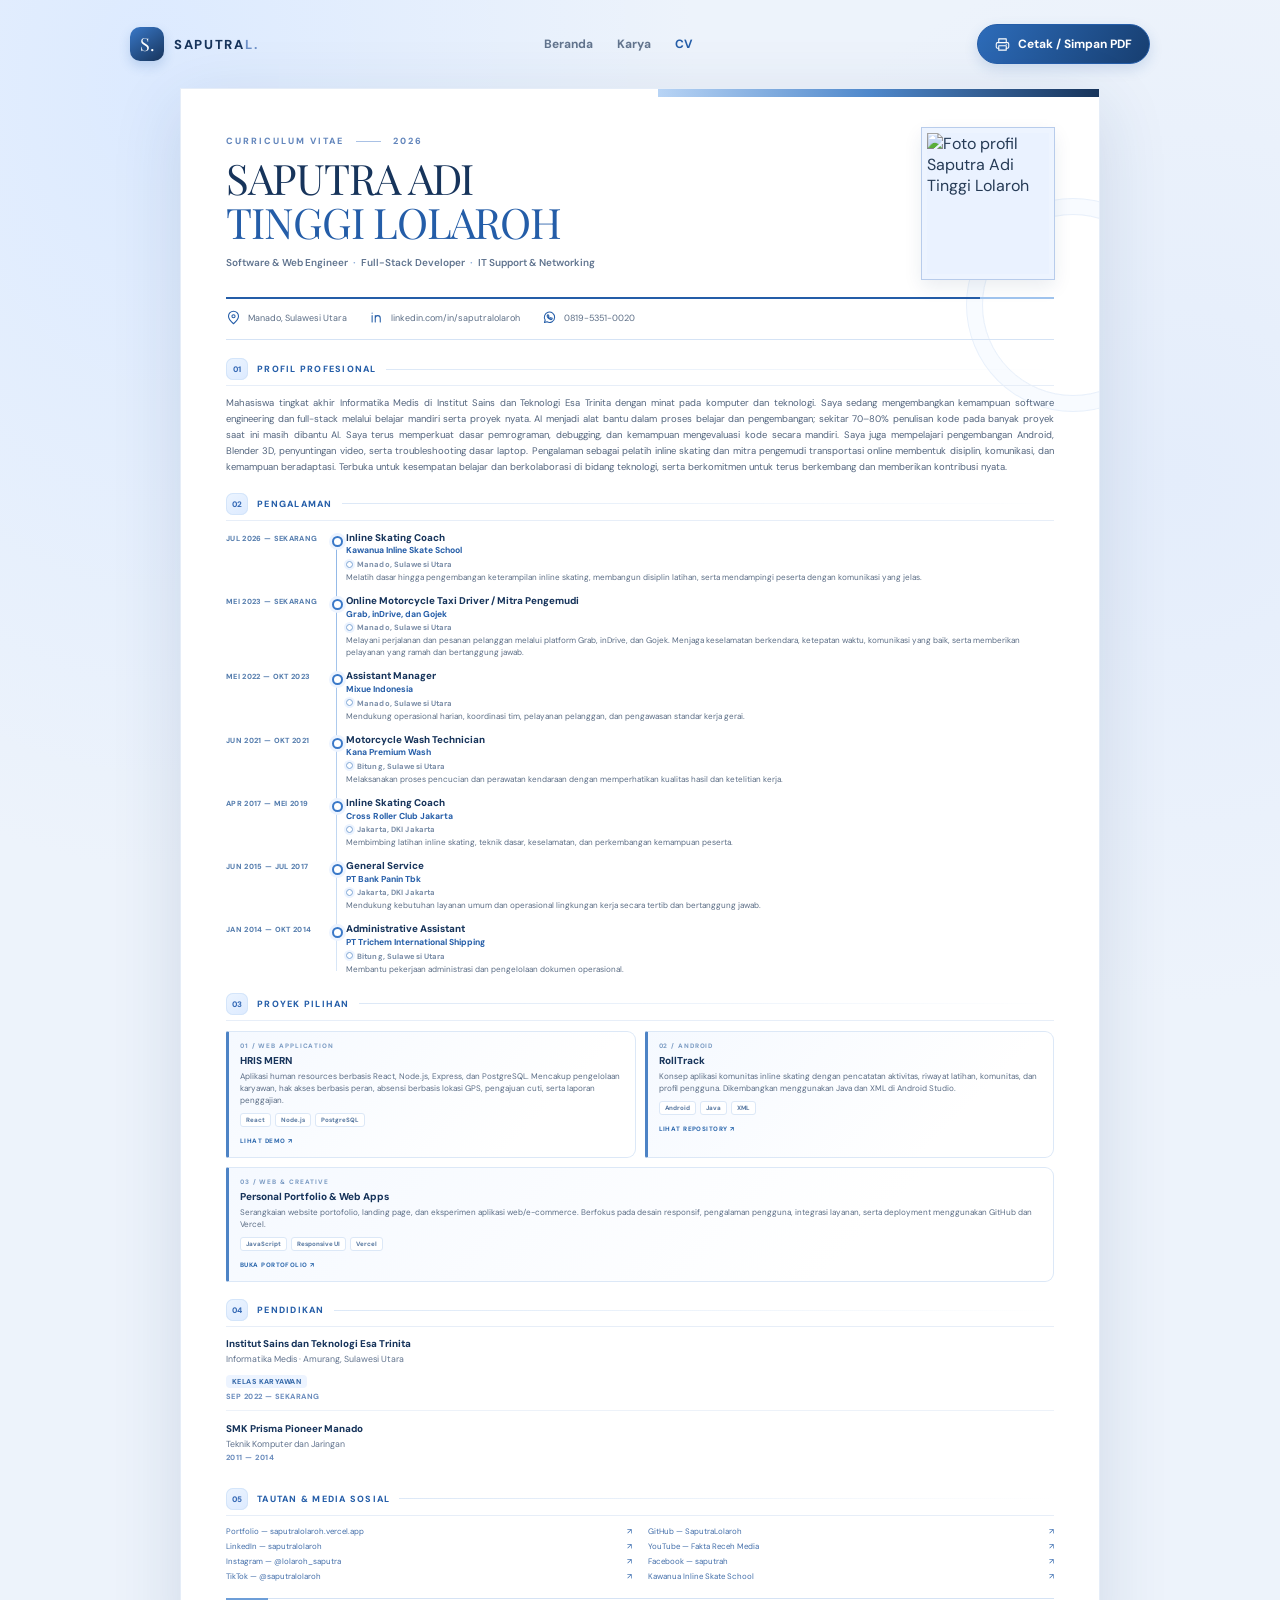
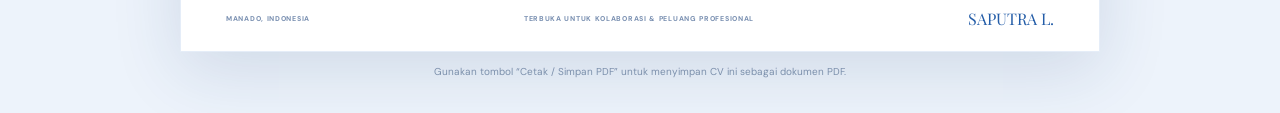
==== index.html @ 44de83c3 "Retain AI-assisted development context in profile" ====
<!doctype html>
<html lang="id">
<head>
  <meta charset="utf-8">
  <meta name="viewport" content="width=device-width, initial-scale=1">
  <meta name="theme-color" content="#17345b">
  <meta name="description" content="Curriculum Vitae Saputra Adi Tinggi Lolaroh — Software & Web Engineer, Full-Stack Developer, IT Support & Networking.">
  <title>CV — Saputra Adi Tinggi Lolaroh</title>
  <link rel="preconnect" href="https://fonts.googleapis.com">
  <link rel="preconnect" href="https://fonts.gstatic.com" crossorigin>
  <link href="https://fonts.googleapis.com/css2?family=DM+Sans:wght@400;500;600;700;800&family=Playfair+Display:wght@500;600;700&display=swap" rel="stylesheet">
  <link rel="stylesheet" href="assets/css/cv.css">
</head>
<body>
  <header class="cv-nav">
    <a class="cv-brand" href="index.html"><span class="brand-mark">S.</span><span>SAPUTRA<span class="brand-light">L.</span></span></a>
    <nav aria-label="Navigasi CV"><a href="index.html">Beranda</a><a href="#work">Karya</a><a class="active" href="cv.html">CV</a></nav>
    <button class="print-button" type="button" onclick="window.print()"><span class="ui-icon" aria-hidden="true"><svg viewBox="0 0 24 24"><path d="M6 9V3h12v6M6 18H4a2 2 0 0 1-2-2v-5a2 2 0 0 1 2-2h16a2 2 0 0 1 2 2v5a2 2 0 0 1-2 2h-2"/><path d="M6 14h12v7H6zM18 12h.01"/></svg></span>Cetak / Simpan PDF</button>
  </header>
  <main class="cv-page">
    <article class="resume-sheet">
      <header class="resume-header">
        <div class="identity"><p class="eyebrow">CURRICULUM VITAE <span></span> 2026</p><h1>SAPUTRA ADI<br><em>TINGGI LOLAROH</em></h1><p class="headline">Software &amp; Web Engineer <b>·</b> Full-Stack Developer <b>·</b> IT Support &amp; Networking</p></div>
        <div class="profile-photo"><img src="https://raw.githubusercontent.com/SaputraLolaroh/sancha-creative-marketing-portfolio/main/assets/images/foto%20profil.jpeg" alt="Foto profil Saputra Adi Tinggi Lolaroh"></div>
      </header>
      <div class="contact-strip">
        <span><span class="ui-icon"><svg viewBox="0 0 24 24"><path d="M20 10c0 5-8 12-8 12S4 15 4 10a8 8 0 1 1 16 0Z"/><circle cx="12" cy="10" r="2.5"/></svg></span>Manado, Sulawesi Utara</span>
        <a href="https://www.linkedin.com/in/saputralolaroh/" target="_blank" rel="noopener noreferrer"><span class="ui-icon"><svg viewBox="0 0 24 24"><path d="M5 9v10M5 5v.01M10 19v-6a4 4 0 0 1 8 0v6M10 9v10"/></svg></span>linkedin.com/in/saputralolaroh</a>
        <a href="https://wa.me/6281953510020" target="_blank" rel="noopener noreferrer" aria-label="Hubungi melalui WhatsApp"><span class="ui-icon"><svg viewBox="0 0 24 24"><path d="M20.2 11.7a8.2 8.2 0 0 1-12.1 7.2L4 20l1.1-4A8.2 8.2 0 1 1 20.2 11.7Z"/><path d="M8.5 8.2c.3-.6.6-.6.9-.6h.5c.2 0 .4.1.5.4l.7 1.6c.1.2.1.4-.1.6l-.5.6c-.2.2-.2.4 0 .7.5.8 1.2 1.4 2 1.8.2.1.4.1.6-.1l.7-.8c.2-.2.4-.2.6-.1l1.5.7c.3.1.4.3.4.5 0 .4-.2 1.1-.7 1.4-.5.4-1.1.6-1.8.4-1-.2-2.2-.8-3.4-1.8-1-.9-1.7-2-2-2.9-.3-.9 0-1.8.4-2.4Z"/></svg></span>0819-5351-0020</a>
      </div>
      <div class="resume-body resume-body-single">
        <div class="main-column">
          <section class="cv-section profile-section"><div class="section-label"><span>01</span> PROFIL PROFESIONAL</div><p>Mahasiswa tingkat akhir Informatika Medis di Institut Sains dan Teknologi Esa Trinita dengan minat pada komputer dan teknologi. Saya sedang mengembangkan kemampuan software engineering dan full-stack melalui belajar mandiri serta proyek nyata. AI menjadi alat bantu dalam proses belajar dan pengembangan; sekitar 70–80% penulisan kode pada banyak proyek saat ini masih dibantu AI. Saya terus memperkuat dasar pemrograman, debugging, dan kemampuan mengevaluasi kode secara mandiri. Saya juga mempelajari pengembangan Android, Blender 3D, penyuntingan video, serta troubleshooting dasar laptop. Pengalaman sebagai pelatih inline skating dan mitra pengemudi transportasi online membentuk disiplin, komunikasi, dan kemampuan beradaptasi. Terbuka untuk kesempatan belajar dan berkolaborasi di bidang teknologi, serta berkomitmen untuk terus berkembang dan memberikan kontribusi nyata.</p></section>
          <section class="cv-section"><div class="section-label"><span>02</span> PENGALAMAN</div><div class="timeline">
            <div class="timeline-item"><div class="period">JUL 2026 — SEKARANG</div><div><h3>Inline Skating Coach</h3><h4>Kawanua Inline Skate School</h4><p class="job-location">Manado, Sulawesi Utara</p><p>Melatih dasar hingga pengembangan keterampilan inline skating, membangun disiplin latihan, serta mendampingi peserta dengan komunikasi yang jelas.</p></div></div>
            <div class="timeline-item"><div class="period">MEI 2023 — SEKARANG</div><div><h3>Online Motorcycle Taxi Driver / Mitra Pengemudi</h3><h4>Grab, inDrive, dan Gojek</h4><p class="job-location">Manado, Sulawesi Utara</p><p>Melayani perjalanan dan pesanan pelanggan melalui platform Grab, inDrive, dan Gojek. Menjaga keselamatan berkendara, ketepatan waktu, komunikasi yang baik, serta memberikan pelayanan yang ramah dan bertanggung jawab.</p></div></div>
            <div class="timeline-item"><div class="period">MEI 2022 — OKT 2023</div><div><h3>Assistant Manager</h3><h4>Mixue Indonesia</h4><p class="job-location">Manado, Sulawesi Utara</p><p>Mendukung operasional harian, koordinasi tim, pelayanan pelanggan, dan pengawasan standar kerja gerai.</p></div></div>
            <div class="timeline-item"><div class="period">JUN 2021 — OKT 2021</div><div><h3>Motorcycle Wash Technician</h3><h4>Kana Premium Wash</h4><p class="job-location">Bitung, Sulawesi Utara</p><p>Melaksanakan proses pencucian dan perawatan kendaraan dengan memperhatikan kualitas hasil dan ketelitian kerja.</p></div></div>
            <div class="timeline-item"><div class="period">APR 2017 — MEI 2019</div><div><h3>Inline Skating Coach</h3><h4>Cross Roller Club Jakarta</h4><p class="job-location">Jakarta, DKI Jakarta</p><p>Membimbing latihan inline skating, teknik dasar, keselamatan, dan perkembangan kemampuan peserta.</p></div></div>
            <div class="timeline-item"><div class="period">JUN 2015 — JUL 2017</div><div><h3>General Service</h3><h4>PT Bank Panin Tbk</h4><p class="job-location">Jakarta, DKI Jakarta</p><p>Mendukung kebutuhan layanan umum dan operasional lingkungan kerja secara tertib dan bertanggung jawab.</p></div></div>
            <div class="timeline-item"><div class="period">JAN 2014 — OKT 2014</div><div><h3>Administrative Assistant</h3><h4>PT Trichem International Shipping</h4><p class="job-location">Bitung, Sulawesi Utara</p><p>Membantu pekerjaan administrasi dan pengelolaan dokumen operasional.</p></div></div>
          </div></section>
          <section class="cv-section projects"><div class="section-label"><span>03</span> PROYEK PILIHAN</div><div class="project-list">
            <div class="project-card"><span class="project-index">01 / WEB APPLICATION</span><h3>HRIS MERN</h3><p>Aplikasi human resources berbasis React, Node.js, Express, dan PostgreSQL. Mencakup pengelolaan karyawan, hak akses berbasis peran, absensi berbasis lokasi GPS, pengajuan cuti, serta laporan penggajian.</p><div class="project-tags"><span>React</span><span>Node.js</span><span>PostgreSQL</span></div><a href="https://hris-mern.vercel.app/" target="_blank" rel="noopener noreferrer">LIHAT DEMO ↗</a></div>
            <div class="project-card"><span class="project-index">02 / ANDROID</span><h3>RollTrack</h3><p>Konsep aplikasi komunitas inline skating dengan pencatatan aktivitas, riwayat latihan, komunitas, dan profil pengguna. Dikembangkan menggunakan Java dan XML di Android Studio.</p><div class="project-tags"><span>Android</span><span>Java</span><span>XML</span></div><a href="https://github.com/SaputraLolaroh/RollTrack" target="_blank" rel="noopener noreferrer">LIHAT REPOSITORY ↗</a></div>
            <div class="project-card"><span class="project-index">03 / WEB &amp; CREATIVE</span><h3>Personal Portfolio &amp; Web Apps</h3><p>Serangkaian website portofolio, landing page, dan eksperimen aplikasi web/e-commerce. Berfokus pada desain responsif, pengalaman pengguna, integrasi layanan, serta deployment menggunakan GitHub dan Vercel.</p><div class="project-tags"><span>JavaScript</span><span>Responsive UI</span><span>Vercel</span></div><a href="https://saputralolaroh.vercel.app/" target="_blank" rel="noopener noreferrer">BUKA PORTOFOLIO ↗</a></div>
          </div></section>

        </div>
      </div>
          <section class="cv-section education-section"><div class="section-label"><span>04</span> PENDIDIKAN</div><div class="education-list">
            <div class="education-item"><h3>Institut Sains dan Teknologi Esa Trinita</h3><p>Informatika Medis · Amurang, Sulawesi Utara</p><span class="education-mode">KELAS KARYAWAN</span><span>SEP 2022 — SEKARANG</span></div>
            <div class="education-item"><h3>SMK Prisma Pioneer Manado</h3><p>Teknik Komputer dan Jaringan</p><span>2011 — 2014</span></div>
          </div></section>
          <section class="cv-section"><div class="section-label"><span>05</span> TAUTAN &amp; MEDIA SOSIAL</div><div class="link-list cv-links">
            <a href="https://saputralolaroh.vercel.app/" target="_blank" rel="noopener noreferrer">Portfolio — saputralolaroh.vercel.app <span class="link-arrow">↗</span></a>
            <a href="https://github.com/SaputraLolaroh" target="_blank" rel="noopener noreferrer">GitHub — SaputraLolaroh <span class="link-arrow">↗</span></a>
            <a href="https://www.linkedin.com/in/saputralolaroh/" target="_blank" rel="noopener noreferrer">LinkedIn — saputralolaroh <span class="link-arrow">↗</span></a>
            <a href="https://www.youtube.com/@FaktaRecehMedia" target="_blank" rel="noopener noreferrer">YouTube — Fakta Receh Media <span class="link-arrow">↗</span></a>
            <a href="https://www.instagram.com/lolaroh_saputra" target="_blank" rel="noopener noreferrer">Instagram — @lolaroh_saputra <span class="link-arrow">↗</span></a>
            <a href="https://www.facebook.com/saputrah" target="_blank" rel="noopener noreferrer">Facebook — saputrah <span class="link-arrow">↗</span></a>
            <a href="https://www.tiktok.com/@saputralolaroh" target="_blank" rel="noopener noreferrer">TikTok — @saputralolaroh <span class="link-arrow">↗</span></a>
            <a href="https://www.instagram.com/kawanua.inlineskateschool/" target="_blank" rel="noopener noreferrer">Kawanua Inline Skate School <span class="link-arrow">↗</span></a>
          </div></section>
      <footer class="resume-footer"><span>MANADO, INDONESIA</span><span>TERBUKA UNTUK KOLABORASI &amp; PELUANG PROFESIONAL</span><strong>SAPUTRA L.</strong></footer>
    </article>
    <p class="page-note">Gunakan tombol “Cetak / Simpan PDF” untuk menyimpan CV ini sebagai dokumen PDF.</p>
  </main>
</body>
</html>
---- assets/css/cv.css ----
*{box-sizing:border-box}
:root{--navy:#17345b;--blue:#245da8;--bright:#3978c8;--ink:#263b56;--muted:#60748f;--pale:#edf4ff;--line:#d5e3f5;--accent:#8eb6e8}
html{background:#edf3fb}
body{margin:0;background:radial-gradient(ellipse at 12% 5%,#dceaff 0,transparent 34%),radial-gradient(ellipse at 92% 28%,#e4edfb 0,transparent 30%),#edf3fb;color:var(--ink);font-family:'DM Sans',Arial,sans-serif}
.cv-nav{max-width:1060px;margin:0 auto;padding:24px 20px;display:flex;align-items:center;justify-content:space-between;gap:20px}
.cv-brand{display:flex;align-items:center;gap:10px;color:var(--navy);text-decoration:none;font-size:13px;font-weight:800;letter-spacing:.13em}
.brand-mark{display:grid;place-items:center;width:34px;height:34px;border-radius:10px;background:linear-gradient(145deg,#3978c8,#17345b);color:#fff;font:18px 'Playfair Display',serif;letter-spacing:0;box-shadow:0 5px 12px #245da833}
.brand-light{color:#6e91c8}
.cv-nav nav{display:flex;gap:24px}
.cv-nav nav a{color:#61738d;text-decoration:none;font-size:12px;font-weight:700}
.cv-nav nav a.active,.cv-nav nav a:hover{color:var(--blue)}
.print-button{display:inline-flex;align-items:center;gap:8px;border:1px solid var(--blue);border-radius:999px;padding:11px 17px;background:linear-gradient(120deg,#2d6cba,#173e70);color:#fff;font:700 12px 'DM Sans',sans-serif;cursor:pointer;box-shadow:0 5px 13px #245da82b}
.ui-icon{display:inline-flex;width:15px;height:15px;flex:none}
.ui-icon svg{width:100%;height:100%;fill:none;stroke:currentColor;stroke-width:1.7;stroke-linecap:round;stroke-linejoin:round}
.cv-page{max-width:1060px;margin:0 auto;padding:0 20px 35px}
.resume-sheet{position:relative;isolation:isolate;overflow:hidden;width:min(100%,920px);margin:0 auto;background:#fff;color:var(--ink);padding:39px 45px 22px;box-shadow:0 18px 65px rgba(30,64,111,.14)}
.resume-sheet:before{content:"";position:absolute;z-index:-1;top:0;right:0;width:34%;height:7px;background:linear-gradient(90deg,#9fc5f0,#245da8,#17345b)}
.resume-sheet:after{content:"";position:absolute;z-index:-1;right:-65px;top:125px;width:180px;height:180px;border:1px solid #e8f0fb;border-radius:50%;box-shadow:0 0 0 15px #f8fbff,0 0 0 16px #e8f0fb}
.resume-header{display:grid;grid-template-columns:1fr 132px;gap:26px;align-items:center;padding-bottom:18px;border-bottom:2px solid var(--blue);position:relative}
.eyebrow{margin:0 0 10px;color:#6386bc;font-size:9px;font-weight:800;letter-spacing:.22em}
.eyebrow span{display:inline-block;width:25px;height:1px;background:#a9c1e5;vertical-align:middle;margin:0 8px}
.identity h1{margin:0;color:var(--navy);font:clamp(30px,4vw,42px)/1.04 'Playfair Display',Georgia,serif;letter-spacing:-.025em}
.identity h1 em{font-style:normal;color:var(--blue)}
.headline{margin:11px 0 0;color:var(--muted);font-size:10px;line-height:1.65;font-weight:600}
.headline b{color:#8eadd8;padding:0 3px}
.profile-photo{width:132px;height:151px;overflow:hidden;border:5px solid #edf4ff;outline:1px solid #b8cceb;background:#eaf2ff;box-shadow:0 7px 18px #17345b18}
.profile-photo img{display:block;width:100%;height:100%;object-fit:cover;object-position:center top}
.contact-strip{display:flex;flex-wrap:wrap;gap:8px 22px;padding:11px 0 14px;border-bottom:1px solid var(--line);color:#5c6e86;font-size:9px}
.contact-strip>span,.contact-strip>a{display:inline-flex;align-items:center;gap:7px;color:inherit;text-decoration:none}
.contact-strip .ui-icon{color:var(--blue)}
.resume-body{display:grid;grid-template-columns:minmax(0,1.55fr) minmax(220px,.9fr);gap:29px;padding-top:18px}
.cv-section{margin:0 0 17px;break-inside:avoid}
.section-label{display:flex;align-items:center;gap:9px;margin:0 0 10px;color:var(--blue);font-size:9px;font-weight:800;letter-spacing:.14em}
.section-label>span{display:inline-flex;align-items:center;justify-content:center;width:22px;height:22px;border-radius:7px;background:linear-gradient(145deg,#edf5ff,#dceaff);color:#3569b5;font-size:8px;letter-spacing:0;box-shadow:inset 0 0 0 1px #d4e5fa}
.profile-section>p{margin:0;color:#52647d;font-size:9.5px;line-height:1.68;text-align:justify}
.timeline{display:grid;gap:10px;position:relative}
.timeline:before{content:"";position:absolute;left:110px;top:4px;bottom:5px;width:1px;background:linear-gradient(#8db5e6,#d9e7f7)}
.timeline-item{display:grid;grid-template-columns:100px 1fr;gap:20px;position:relative;break-inside:avoid}
.timeline-item:before{content:"";position:absolute;left:106px;top:5px;width:7px;height:7px;border-radius:50%;background:#fff;border:2px solid var(--bright);box-shadow:0 0 0 3px #edf4ff}
.period{padding-top:2px;color:#547cad;font-size:7.4px;font-weight:800;letter-spacing:.045em;line-height:1.5}
.timeline-item h3,.project-list h3,.education-item h3,.skill-block h3{margin:0;color:var(--navy);font-size:9.8px;font-weight:800;line-height:1.4}
.timeline-item h4{margin:1px 0 0;color:var(--blue);font-size:8.6px;font-weight:700;line-height:1.35}
.job-location{display:flex;align-items:center;gap:4px;margin:2px 0 3px;color:#7a8da7;font-size:7.6px;font-weight:700;letter-spacing:.015em}
.job-location:before{content:"";display:inline-block;width:5px;height:5px;border:1px solid #7da5d6;border-radius:50%;box-shadow:0 0 0 2px #edf4ff}
.timeline-item p:not(.job-location),.project-list p{margin:0;color:#5b6d85;font-size:8.1px;line-height:1.48}
.project-list{display:grid;grid-template-columns:repeat(2,minmax(0,1fr));gap:8px}
.project-list>div{padding:8px 9px;border:1px solid #e1ebf8;border-left:2px solid #4d83c5;border-radius:0 7px 7px 0;background:linear-gradient(110deg,#f8fbff,#fff)}
.project-list>div:last-child{grid-column:1/-1}
.education-item{margin:0 0 11px;padding:0 0 9px;border-bottom:1px solid #edf2f9}
.education-item:last-child{border-bottom:0}
.education-item p{margin:2px 0 3px;color:#61738d;font-size:8.8px}
.education-mode{display:inline-block!important;margin:0 0 4px!important;padding:2px 6px;border-radius:4px;background:#edf4ff;color:#3569a9!important;font-size:7.2px!important;font-weight:800;letter-spacing:.04em}
.education-item>span{display:block;color:#6c8dbd;font-size:7.5px;font-weight:800;letter-spacing:.06em}
.skill-block{margin:0 0 9px}
.skill-block h3{font-size:9px}
.skill-block p{margin:2px 0 0;color:#5b6d85;font-size:8.1px;line-height:1.5}
.course-list{margin:0;padding:0 0 0 14px;color:#5b6d85;font-size:8.1px;line-height:1.7}
.link-list{display:grid;gap:6px}
.link-list a{display:flex;align-items:center;gap:6px;color:#416da9;font-size:7.9px;text-decoration:none;overflow-wrap:anywhere}
.link-list a .ui-icon{width:12px;height:12px}
.link-list a:hover{text-decoration:underline}
.link-arrow{margin-left:auto;color:var(--blue)}
.resume-footer{display:flex;justify-content:space-between;align-items:center;gap:12px;margin-top:15px;padding-top:9px;border-top:1px solid var(--line);color:#7b91b2;font-size:7px;font-weight:800;letter-spacing:.1em}
.resume-footer strong{color:var(--blue);font:16px 'Playfair Display',Georgia,serif;letter-spacing:0}
.page-note{margin:13px auto 0;color:#8295af;text-align:center;font-size:10px}
@media(max-width:700px){.cv-nav{gap:10px;padding:16px 12px}.cv-nav nav{gap:12px}.cv-nav nav a{font-size:10px}.cv-brand{font-size:11px}.print-button{padding:9px 11px;font-size:10px}.cv-page{padding:0 10px 25px}.resume-sheet{padding:27px 21px 20px}.resume-header{grid-template-columns:1fr 94px;gap:13px}.profile-photo{width:94px;height:116px;border-width:3px}.identity h1{font-size:26px}.headline{font-size:9px}.resume-body{grid-template-columns:1fr;gap:0}.side-column{display:grid;grid-template-columns:1fr 1fr;gap:0 16px}.contact-strip{gap:8px 14px}.timeline-item{grid-template-columns:88px 1fr;gap:15px}.timeline:before{left:97px}.timeline-item:before{left:93px}.project-list{grid-template-columns:1fr}.project-list>div:last-child{grid-column:auto}.resume-footer{flex-wrap:wrap}.resume-footer strong{margin-left:auto}}
@page{size:A4;margin:0}
@media print{html,body{margin:0!important;padding:0!important;background:#fff!important;-webkit-print-color-adjust:exact!important;print-color-adjust:exact!important}.cv-nav,.page-note{display:none!important}.cv-page{padding:0!important;margin:0!important;max-width:none!important}.resume-sheet{width:210mm!important;height:297mm!important;min-height:297mm!important;margin:0!important;padding:9mm 11mm 6mm!important;box-shadow:none!important}.resume-header{grid-template-columns:1fr 27mm;gap:6mm;padding-bottom:3.5mm}.profile-photo{width:27mm;height:31mm}.eyebrow{margin-bottom:2mm;font-size:7pt}.identity h1{font-size:28pt}.headline{margin-top:2mm;font-size:7.2pt}.contact-strip{padding:2.5mm 0 3mm;font-size:6.7pt}.resume-body{grid-template-columns:minmax(0,1.55fr) minmax(0,.9fr);gap:6mm;padding-top:3.5mm}.cv-section{margin-bottom:3.2mm}.section-label{margin-bottom:2mm;font-size:7pt}.section-label>span{width:5mm;height:5mm;font-size:6pt}.profile-section>p{font-size:7.1pt;line-height:1.45}.timeline{gap:2.1mm}.timeline:before{left:28mm}.timeline-item{grid-template-columns:25mm 1fr;gap:5mm}.timeline-item:before{left:27.2mm;width:1.7mm;height:1.7mm}.period{font-size:5.7pt}.timeline-item h3,.project-list h3,.education-item h3{font-size:7.1pt}.timeline-item h4{font-size:6.4pt}.job-location{margin:1px 0 1.5px;font-size:5.7pt}.timeline-item p:not(.job-location),.project-list p{font-size:6.2pt;line-height:1.35}.project-list{gap:1.5mm}.project-list>div{padding:1.5mm 2mm}.education-item{margin-bottom:2mm;padding-bottom:1.5mm}.education-item p{font-size:6.5pt}.education-mode{font-size:5.5pt!important;padding:1px 4px}.education-item>span{font-size:5.7pt}.skill-block{margin-bottom:1.8mm}.skill-block h3{font-size:6.6pt}.skill-block p,.course-list{font-size:6pt;line-height:1.35}.link-list{gap:1.2mm}.link-list a{font-size:5.8pt;gap:1mm}.link-list a .ui-icon{width:2.5mm;height:2.5mm}.resume-footer{margin-top:2mm;padding-top:2mm;font-size:5.4pt}.resume-footer strong{font-size:12pt}.resume-sheet:after{display:none}}


/* Editorial refinement — extended CV layout */
.resume-sheet{border:1px solid #e5edf8}
.resume-sheet:before{width:48%;height:8px;background:linear-gradient(90deg,#b8d4f5 0%,#4f88cb 48%,#17345b 100%)}
.resume-header:after{content:"";position:absolute;right:0;bottom:-2px;width:74px;height:2px;background:#9fc3ed}
.section-label{position:relative;padding-bottom:5px;border-bottom:1px solid #e7eef8}
.section-label:after{content:"";height:1px;flex:1;background:linear-gradient(90deg,#dce8f7,transparent)}
.project-list{grid-template-columns:repeat(2,minmax(0,1fr));gap:9px}
.project-card{position:relative;min-height:0;padding:10px 11px 9px!important;border:1px solid #dce8f7!important;border-left:3px solid #4d83c5!important;border-radius:2px 9px 9px 2px!important;background:linear-gradient(135deg,#f5f9ff 0%,#fff 75%)!important;transition:transform .2s ease,box-shadow .2s ease}
.project-card:hover{transform:translateY(-2px);box-shadow:0 7px 16px #244f8112}
.project-card:last-child{grid-column:1/-1}
.project-index{display:block;margin-bottom:4px;color:#7b9bc3;font-size:6.4px;font-weight:800;letter-spacing:.14em}
.project-card h3{font-size:10px}
.project-card p{margin-top:3px;line-height:1.5}
.project-tags{display:flex;flex-wrap:wrap;gap:4px;margin-top:6px}
.project-tags span{padding:2px 5px;border:1px solid #dce8f7;border-radius:3px;background:#fff;color:#55769f;font-size:6.2px;font-weight:700}
.project-card>a{display:inline-block;margin-top:6px;color:#2d68ad;font-size:6.3px;font-weight:800;letter-spacing:.07em;text-decoration:none}
.project-card>a:hover{text-decoration:underline}
.strength-grid{display:grid;grid-template-columns:repeat(3,minmax(0,1fr));gap:7px}
.strength-grid>div{padding:8px 8px 9px;border:1px solid #e1eaf6;background:linear-gradient(145deg,#f7faff,#fff)}
.strength-symbol{display:grid;place-items:center;width:17px;height:17px;margin-bottom:5px;border-radius:5px;background:#e4effd;color:#3569ad;font:700 8px 'DM Sans',sans-serif}
.strength-grid h3{margin:0 0 3px;color:#17345b;font-size:8px;line-height:1.35}
.strength-grid p{margin:0;color:#5b6d85;font-size:7.2px;line-height:1.45}
.interest-list{display:grid;gap:5px}
.interest-list>div{display:flex;align-items:center;gap:7px;padding:5px 7px;border:1px solid #e4edf8;background:linear-gradient(90deg,#f5f9ff,#fff)}
.interest-list b{color:#7d9fc9;font-size:7px;letter-spacing:.06em}
.interest-list span{color:#405a7b;font-size:7.4px;font-weight:700}
.development-note{margin:7px 0 0;padding:7px 8px;border-left:2px solid #8eb6e8;background:#f6f9fe;color:#647993;font-size:7px;line-height:1.5}
.resume-footer{position:relative}
.resume-footer:before{content:"";position:absolute;left:0;top:-1px;width:42px;height:2px;background:#6d9ed8}
@media(max-width:700px){.project-list{grid-template-columns:1fr}.project-card:last-child{grid-column:auto}.strength-grid{grid-template-columns:1fr}.project-card{padding:11px!important}}
@media print{
 .project-list{grid-template-columns:repeat(2,minmax(0,1fr));gap:1.5mm}
 .project-card{padding:1.7mm 2mm 1.5mm!important}
 .project-card:last-child{grid-column:1/-1}
 .project-index{margin-bottom:.7mm;font-size:4.8pt}
 .project-card h3{font-size:7.1pt}
 .project-card p{font-size:5.9pt;line-height:1.32}
 .project-tags{gap:.7mm;margin-top:1mm}
 .project-tags span{padding:.3mm 1mm;font-size:4.8pt}
 .project-card>a{margin-top:1mm;font-size:4.8pt}
 .strength-grid{gap:1.2mm}
 .strength-grid>div{padding:1.2mm 1.4mm}
 .strength-symbol{width:4mm;height:4mm;margin-bottom:.8mm;font-size:5.5pt}
 .strength-grid h3{font-size:5.8pt;margin-bottom:.5mm}
 .strength-grid p{font-size:5.1pt;line-height:1.3}
 .interest-list{gap:.8mm}
 .interest-list>div{padding:.8mm 1.2mm}
 .interest-list b{font-size:5pt}
 .interest-list span{font-size:5.5pt}
 .development-note{margin-top:1mm;padding:1mm 1.2mm;font-size:5.2pt;line-height:1.3}
 .cv-section{margin-bottom:2.7mm}
 .section-label{padding-bottom:1mm}
}

/* Single-column CV layout */
.resume-body-single{grid-template-columns:minmax(0,1fr)!important}

/* Compact social and professional links */
.cv-links{grid-template-columns:repeat(2,minmax(0,1fr));gap:5px 16px}
.cv-links a{min-width:0}
@media(max-width:700px){.cv-links{grid-template-columns:1fr}}
@media print{
 .cv-links{grid-template-columns:repeat(2,minmax(0,1fr));gap:1.2mm 4mm}
 .cv-links a{font-size:5.8pt;line-height:1.25}
 .cv-links .link-arrow{font-size:6pt}
}
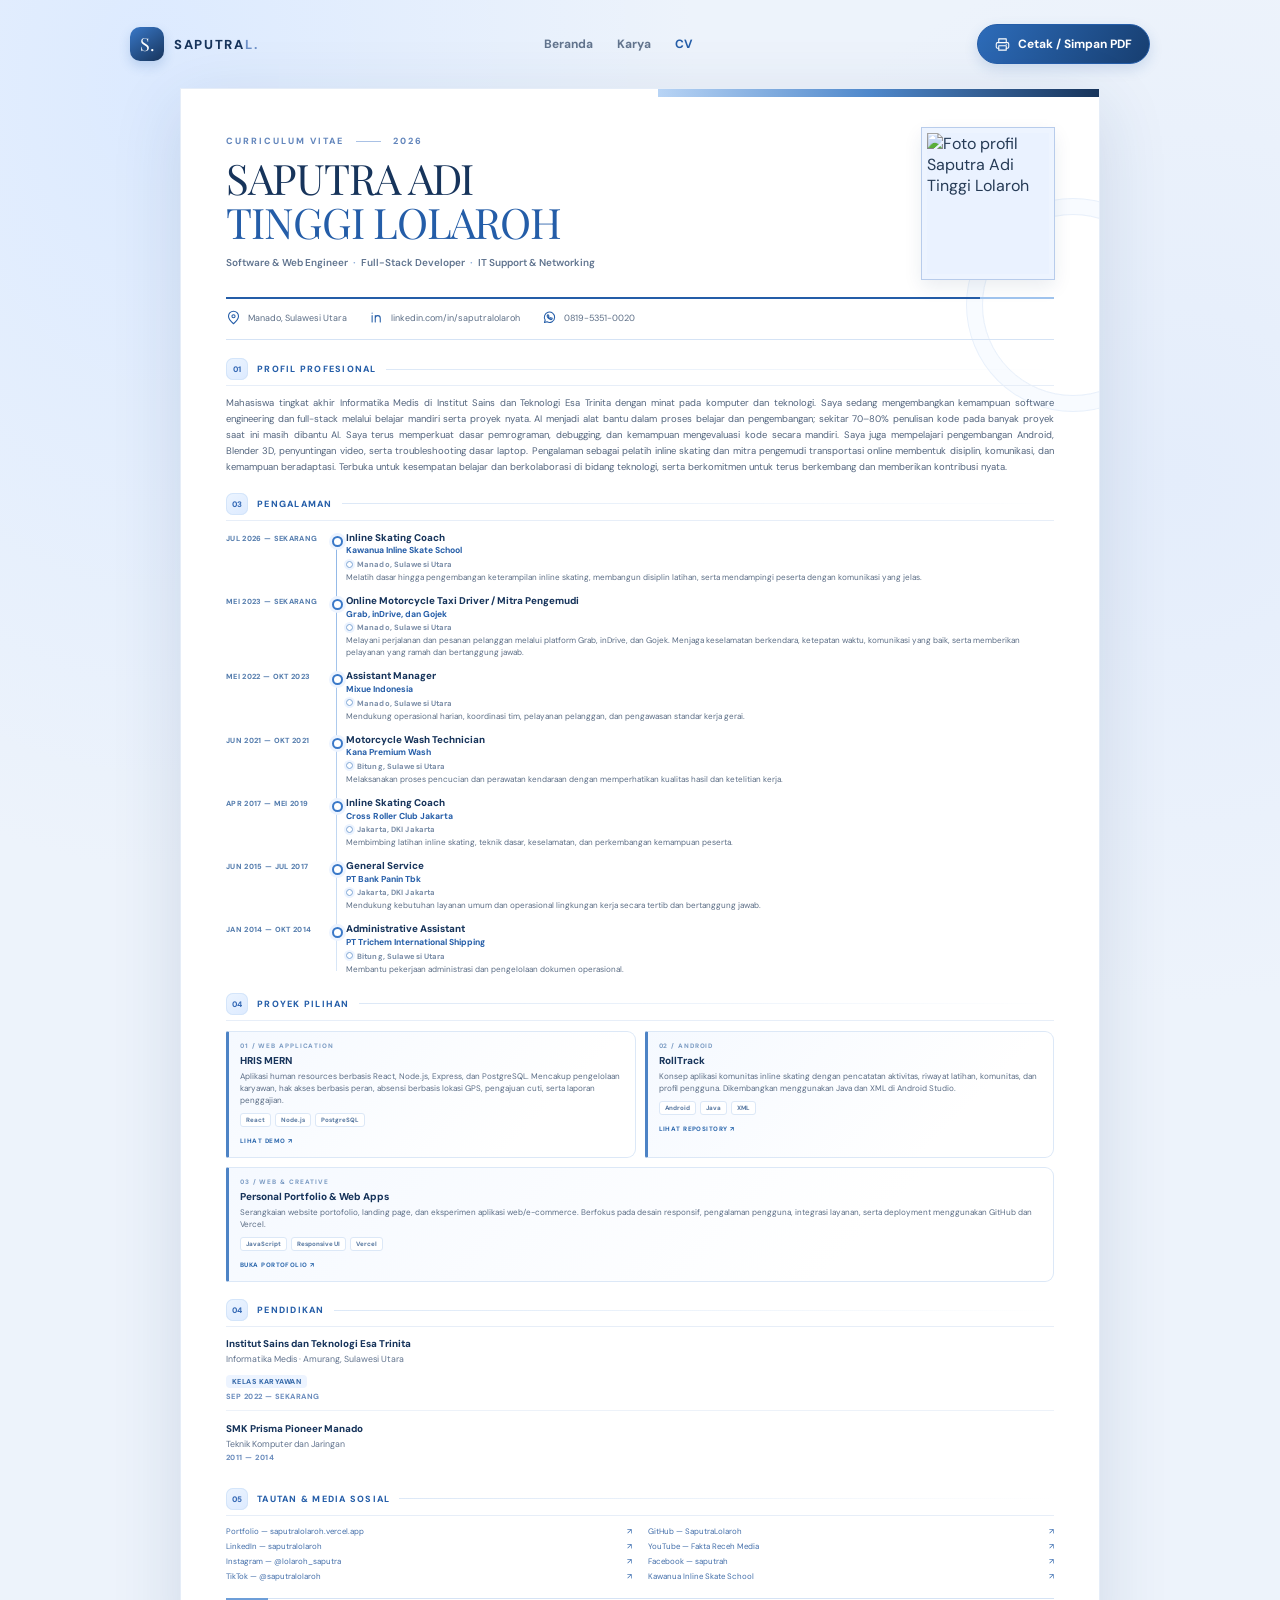
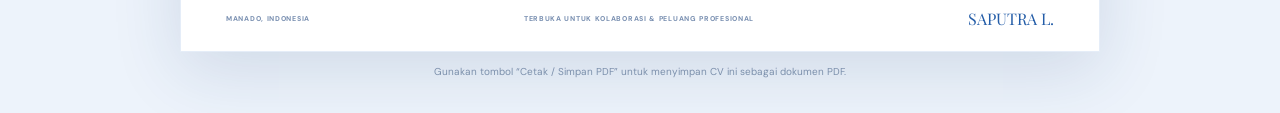
==== commit 66416ff4: "Place education beside professional profile" ====
--- a/index.html
+++ b/index.html
@@ -30,8 +30,10 @@
       </div>
       <div class="resume-body resume-body-single">
         <div class="main-column">
+          <div class="intro-grid">
           <section class="cv-section profile-section"><div class="section-label"><span>01</span> PROFIL PROFESIONAL</div><p>Mahasiswa tingkat akhir Informatika Medis di Institut Sains dan Teknologi Esa Trinita dengan minat pada komputer dan teknologi. Saya sedang mengembangkan kemampuan software engineering dan full-stack melalui belajar mandiri serta proyek nyata. AI menjadi alat bantu dalam proses belajar dan pengembangan; sekitar 70–80% penulisan kode pada banyak proyek saat ini masih dibantu AI. Saya terus memperkuat dasar pemrograman, debugging, dan kemampuan mengevaluasi kode secara mandiri. Saya juga mempelajari pengembangan Android, Blender 3D, penyuntingan video, serta troubleshooting dasar laptop. Pengalaman sebagai pelatih inline skating dan mitra pengemudi transportasi online membentuk disiplin, komunikasi, dan kemampuan beradaptasi. Terbuka untuk kesempatan belajar dan berkolaborasi di bidang teknologi, serta berkomitmen untuk terus berkembang dan memberikan kontribusi nyata.</p></section>
-          <section class="cv-section"><div class="section-label"><span>02</span> PENGALAMAN</div><div class="timeline">
+          </div>
+          <section class="cv-section"><div class="section-label"><span>03</span> PENGALAMAN</div><div class="timeline">
             <div class="timeline-item"><div class="period">JUL 2026 — SEKARANG</div><div><h3>Inline Skating Coach</h3><h4>Kawanua Inline Skate School</h4><p class="job-location">Manado, Sulawesi Utara</p><p>Melatih dasar hingga pengembangan keterampilan inline skating, membangun disiplin latihan, serta mendampingi peserta dengan komunikasi yang jelas.</p></div></div>
             <div class="timeline-item"><div class="period">MEI 2023 — SEKARANG</div><div><h3>Online Motorcycle Taxi Driver / Mitra Pengemudi</h3><h4>Grab, inDrive, dan Gojek</h4><p class="job-location">Manado, Sulawesi Utara</p><p>Melayani perjalanan dan pesanan pelanggan melalui platform Grab, inDrive, dan Gojek. Menjaga keselamatan berkendara, ketepatan waktu, komunikasi yang baik, serta memberikan pelayanan yang ramah dan bertanggung jawab.</p></div></div>
             <div class="timeline-item"><div class="period">MEI 2022 — OKT 2023</div><div><h3>Assistant Manager</h3><h4>Mixue Indonesia</h4><p class="job-location">Manado, Sulawesi Utara</p><p>Mendukung operasional harian, koordinasi tim, pelayanan pelanggan, dan pengawasan standar kerja gerai.</p></div></div>
@@ -40,7 +42,7 @@
             <div class="timeline-item"><div class="period">JUN 2015 — JUL 2017</div><div><h3>General Service</h3><h4>PT Bank Panin Tbk</h4><p class="job-location">Jakarta, DKI Jakarta</p><p>Mendukung kebutuhan layanan umum dan operasional lingkungan kerja secara tertib dan bertanggung jawab.</p></div></div>
             <div class="timeline-item"><div class="period">JAN 2014 — OKT 2014</div><div><h3>Administrative Assistant</h3><h4>PT Trichem International Shipping</h4><p class="job-location">Bitung, Sulawesi Utara</p><p>Membantu pekerjaan administrasi dan pengelolaan dokumen operasional.</p></div></div>
           </div></section>
-          <section class="cv-section projects"><div class="section-label"><span>03</span> PROYEK PILIHAN</div><div class="project-list">
+          <section class="cv-section projects"><div class="section-label"><span>04</span> PROYEK PILIHAN</div><div class="project-list">
             <div class="project-card"><span class="project-index">01 / WEB APPLICATION</span><h3>HRIS MERN</h3><p>Aplikasi human resources berbasis React, Node.js, Express, dan PostgreSQL. Mencakup pengelolaan karyawan, hak akses berbasis peran, absensi berbasis lokasi GPS, pengajuan cuti, serta laporan penggajian.</p><div class="project-tags"><span>React</span><span>Node.js</span><span>PostgreSQL</span></div><a href="https://hris-mern.vercel.app/" target="_blank" rel="noopener noreferrer">LIHAT DEMO ↗</a></div>
             <div class="project-card"><span class="project-index">02 / ANDROID</span><h3>RollTrack</h3><p>Konsep aplikasi komunitas inline skating dengan pencatatan aktivitas, riwayat latihan, komunitas, dan profil pengguna. Dikembangkan menggunakan Java dan XML di Android Studio.</p><div class="project-tags"><span>Android</span><span>Java</span><span>XML</span></div><a href="https://github.com/SaputraLolaroh/RollTrack" target="_blank" rel="noopener noreferrer">LIHAT REPOSITORY ↗</a></div>
             <div class="project-card"><span class="project-index">03 / WEB &amp; CREATIVE</span><h3>Personal Portfolio &amp; Web Apps</h3><p>Serangkaian website portofolio, landing page, dan eksperimen aplikasi web/e-commerce. Berfokus pada desain responsif, pengalaman pengguna, integrasi layanan, serta deployment menggunakan GitHub dan Vercel.</p><div class="project-tags"><span>JavaScript</span><span>Responsive UI</span><span>Vercel</span></div><a href="https://saputralolaroh.vercel.app/" target="_blank" rel="noopener noreferrer">BUKA PORTOFOLIO ↗</a></div>
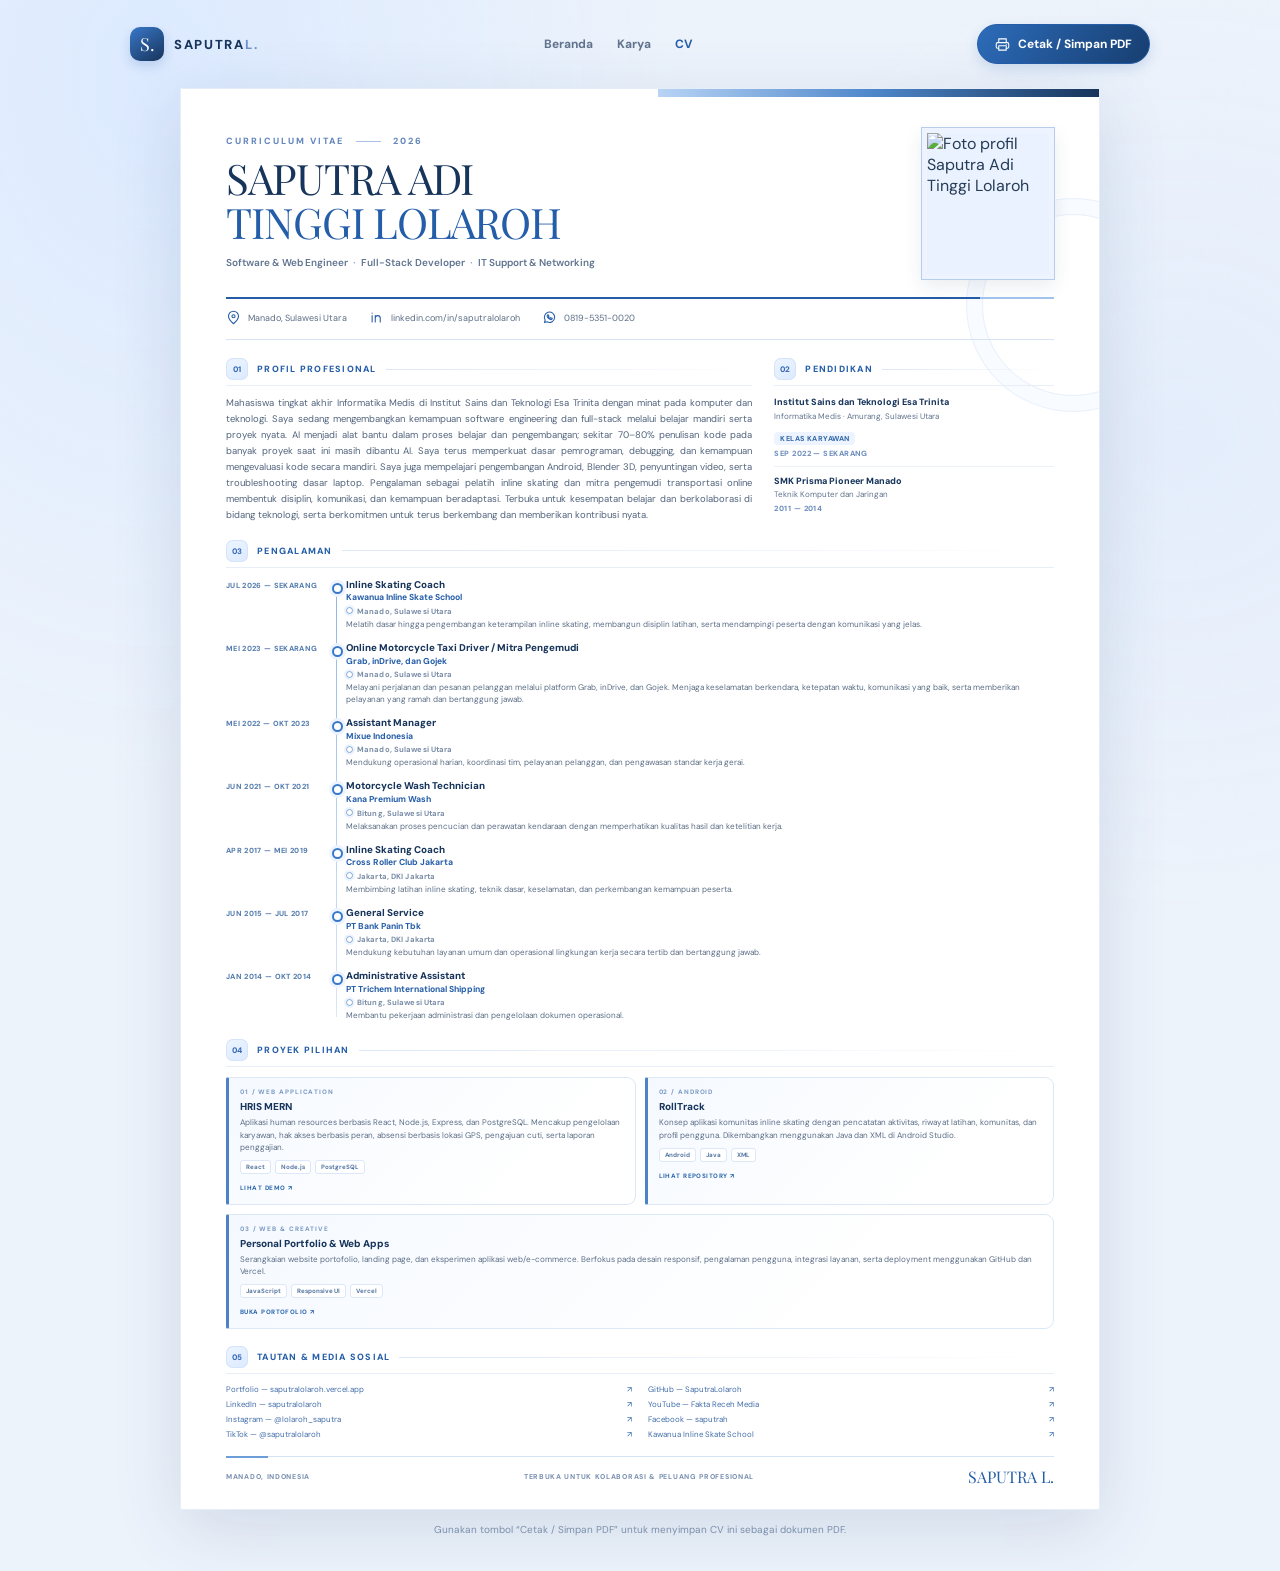
==== commit f5780b59: "Sync CV homepage education layout" ====
--- a/index.html
+++ b/index.html
@@ -32,6 +32,10 @@
         <div class="main-column">
           <div class="intro-grid">
           <section class="cv-section profile-section"><div class="section-label"><span>01</span> PROFIL PROFESIONAL</div><p>Mahasiswa tingkat akhir Informatika Medis di Institut Sains dan Teknologi Esa Trinita dengan minat pada komputer dan teknologi. Saya sedang mengembangkan kemampuan software engineering dan full-stack melalui belajar mandiri serta proyek nyata. AI menjadi alat bantu dalam proses belajar dan pengembangan; sekitar 70–80% penulisan kode pada banyak proyek saat ini masih dibantu AI. Saya terus memperkuat dasar pemrograman, debugging, dan kemampuan mengevaluasi kode secara mandiri. Saya juga mempelajari pengembangan Android, Blender 3D, penyuntingan video, serta troubleshooting dasar laptop. Pengalaman sebagai pelatih inline skating dan mitra pengemudi transportasi online membentuk disiplin, komunikasi, dan kemampuan beradaptasi. Terbuka untuk kesempatan belajar dan berkolaborasi di bidang teknologi, serta berkomitmen untuk terus berkembang dan memberikan kontribusi nyata.</p></section>
+          <section class="cv-section education-section"><div class="section-label"><span>02</span> PENDIDIKAN</div><div class="education-list">
+            <div class="education-item"><h3>Institut Sains dan Teknologi Esa Trinita</h3><p>Informatika Medis · Amurang, Sulawesi Utara</p><span class="education-mode">KELAS KARYAWAN</span><span>SEP 2022 — SEKARANG</span></div>
+            <div class="education-item"><h3>SMK Prisma Pioneer Manado</h3><p>Teknik Komputer dan Jaringan</p><span>2011 — 2014</span></div>
+          </div></section>
           </div>
           <section class="cv-section"><div class="section-label"><span>03</span> PENGALAMAN</div><div class="timeline">
             <div class="timeline-item"><div class="period">JUL 2026 — SEKARANG</div><div><h3>Inline Skating Coach</h3><h4>Kawanua Inline Skate School</h4><p class="job-location">Manado, Sulawesi Utara</p><p>Melatih dasar hingga pengembangan keterampilan inline skating, membangun disiplin latihan, serta mendampingi peserta dengan komunikasi yang jelas.</p></div></div>
@@ -50,10 +54,6 @@
 
         </div>
       </div>
-          <section class="cv-section education-section"><div class="section-label"><span>04</span> PENDIDIKAN</div><div class="education-list">
-            <div class="education-item"><h3>Institut Sains dan Teknologi Esa Trinita</h3><p>Informatika Medis · Amurang, Sulawesi Utara</p><span class="education-mode">KELAS KARYAWAN</span><span>SEP 2022 — SEKARANG</span></div>
-            <div class="education-item"><h3>SMK Prisma Pioneer Manado</h3><p>Teknik Komputer dan Jaringan</p><span>2011 — 2014</span></div>
-          </div></section>
           <section class="cv-section"><div class="section-label"><span>05</span> TAUTAN &amp; MEDIA SOSIAL</div><div class="link-list cv-links">
             <a href="https://saputralolaroh.vercel.app/" target="_blank" rel="noopener noreferrer">Portfolio — saputralolaroh.vercel.app <span class="link-arrow">↗</span></a>
             <a href="https://github.com/SaputraLolaroh" target="_blank" rel="noopener noreferrer">GitHub — SaputraLolaroh <span class="link-arrow">↗</span></a>
--- a/assets/css/cv.css
+++ b/assets/css/cv.css
@@ -134,3 +134,20 @@
  .cv-links a{font-size:5.8pt;line-height:1.25}
  .cv-links .link-arrow{font-size:6pt}
 }
+
+
+/* Profile and education side-by-side */
+.intro-grid{display:grid;grid-template-columns:minmax(0,1.6fr) minmax(220px,.85fr);gap:22px;align-items:start;margin-bottom:16px}
+.intro-grid>.cv-section{margin-bottom:0;min-width:0}
+.education-section .education-item{padding:0 0 8px;margin-bottom:8px}
+.education-section .education-item:last-child{margin-bottom:0;padding-bottom:0}
+.education-section .education-item h3{font-size:9px;line-height:1.4}
+.education-section .education-item p{font-size:8px;line-height:1.4}
+@media(max-width:700px){.intro-grid{grid-template-columns:1fr;gap:12px}.intro-grid>.cv-section{margin-bottom:0}}
+@media print{
+ .intro-grid{grid-template-columns:minmax(0,1.6fr) minmax(0,.85fr);gap:4mm;margin-bottom:2.7mm;align-items:start}
+ .intro-grid>.cv-section{margin-bottom:0}
+ .education-section .education-item{margin-bottom:1.5mm;padding-bottom:1.2mm}
+ .education-section .education-item h3{font-size:6.5pt}
+ .education-section .education-item p{font-size:5.8pt;line-height:1.3}
+}
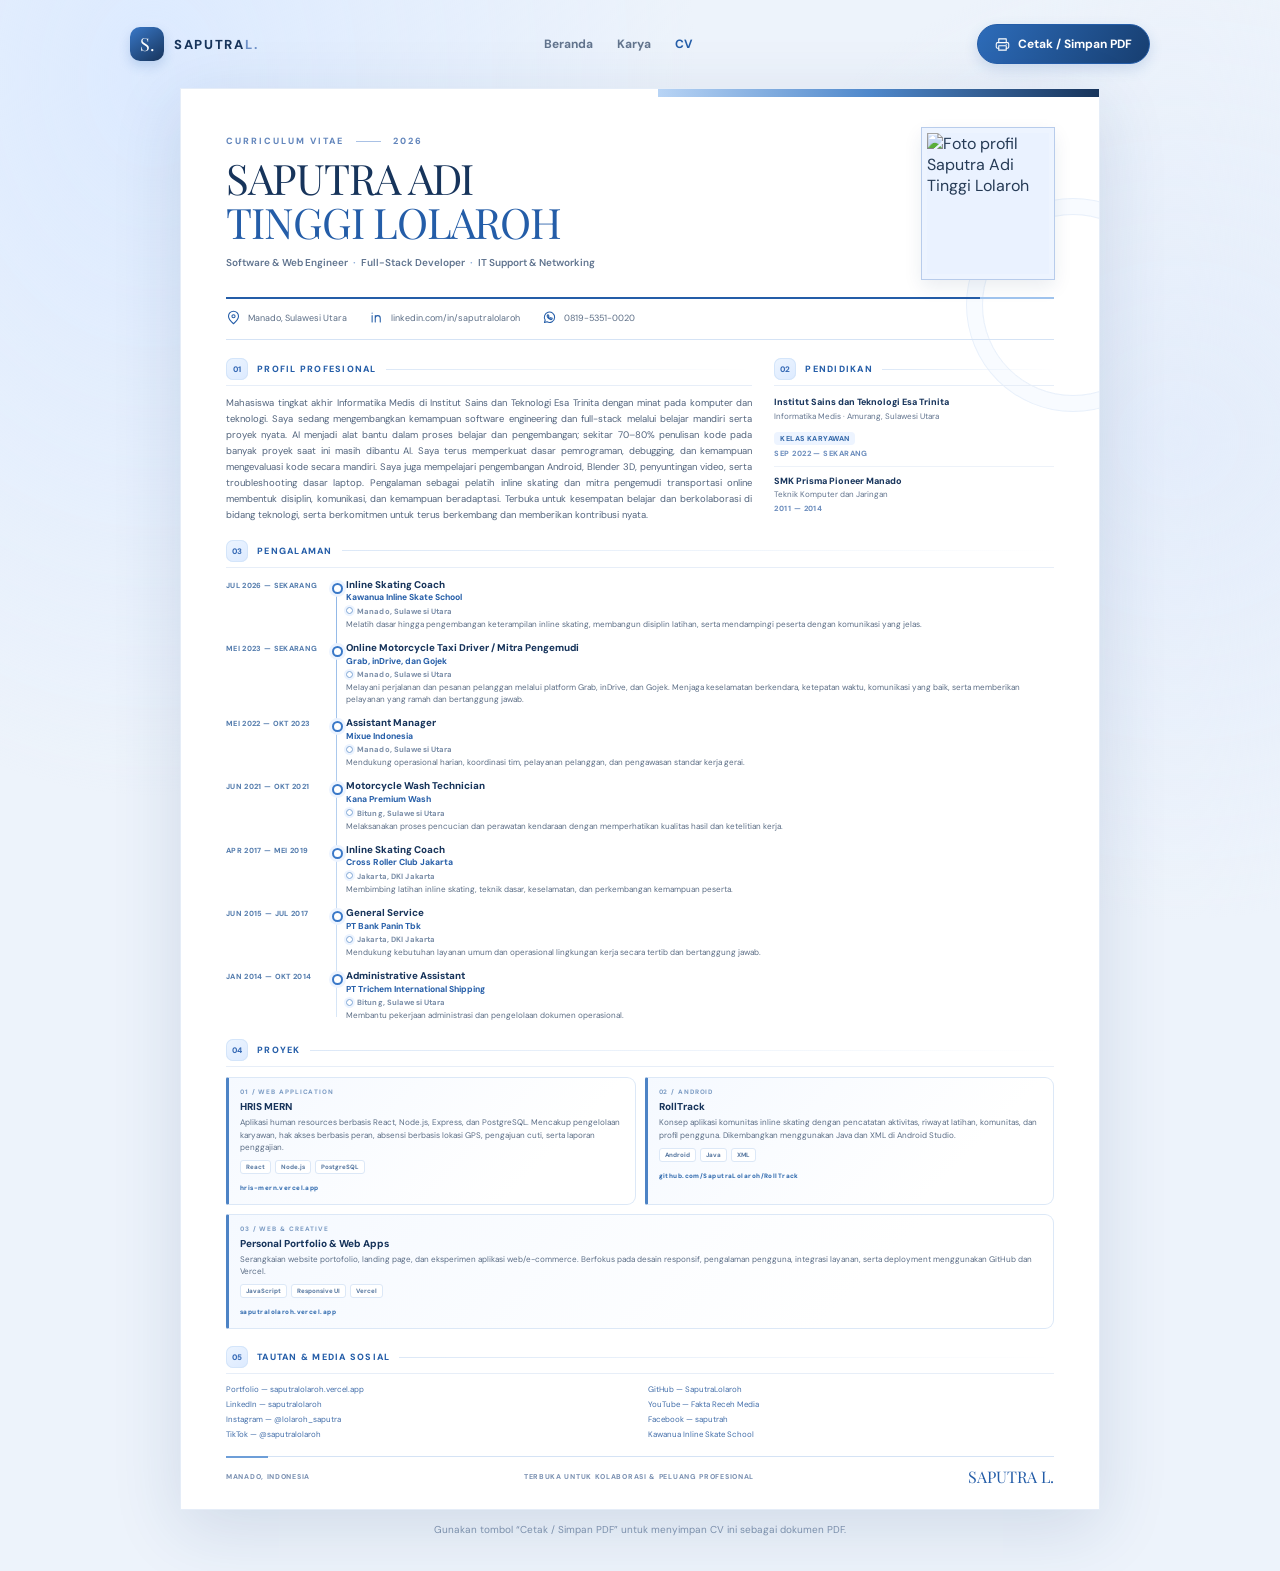
==== commit 376e30b4: "Sync experience and projects layout" ====
--- a/index.html
+++ b/index.html
@@ -37,6 +37,7 @@
             <div class="education-item"><h3>SMK Prisma Pioneer Manado</h3><p>Teknik Komputer dan Jaringan</p><span>2011 — 2014</span></div>
           </div></section>
           </div>
+          <div class="experience-project-grid">
           <section class="cv-section"><div class="section-label"><span>03</span> PENGALAMAN</div><div class="timeline">
             <div class="timeline-item"><div class="period">JUL 2026 — SEKARANG</div><div><h3>Inline Skating Coach</h3><h4>Kawanua Inline Skate School</h4><p class="job-location">Manado, Sulawesi Utara</p><p>Melatih dasar hingga pengembangan keterampilan inline skating, membangun disiplin latihan, serta mendampingi peserta dengan komunikasi yang jelas.</p></div></div>
             <div class="timeline-item"><div class="period">MEI 2023 — SEKARANG</div><div><h3>Online Motorcycle Taxi Driver / Mitra Pengemudi</h3><h4>Grab, inDrive, dan Gojek</h4><p class="job-location">Manado, Sulawesi Utara</p><p>Melayani perjalanan dan pesanan pelanggan melalui platform Grab, inDrive, dan Gojek. Menjaga keselamatan berkendara, ketepatan waktu, komunikasi yang baik, serta memberikan pelayanan yang ramah dan bertanggung jawab.</p></div></div>
@@ -46,23 +47,24 @@
             <div class="timeline-item"><div class="period">JUN 2015 — JUL 2017</div><div><h3>General Service</h3><h4>PT Bank Panin Tbk</h4><p class="job-location">Jakarta, DKI Jakarta</p><p>Mendukung kebutuhan layanan umum dan operasional lingkungan kerja secara tertib dan bertanggung jawab.</p></div></div>
             <div class="timeline-item"><div class="period">JAN 2014 — OKT 2014</div><div><h3>Administrative Assistant</h3><h4>PT Trichem International Shipping</h4><p class="job-location">Bitung, Sulawesi Utara</p><p>Membantu pekerjaan administrasi dan pengelolaan dokumen operasional.</p></div></div>
           </div></section>
-          <section class="cv-section projects"><div class="section-label"><span>04</span> PROYEK PILIHAN</div><div class="project-list">
-            <div class="project-card"><span class="project-index">01 / WEB APPLICATION</span><h3>HRIS MERN</h3><p>Aplikasi human resources berbasis React, Node.js, Express, dan PostgreSQL. Mencakup pengelolaan karyawan, hak akses berbasis peran, absensi berbasis lokasi GPS, pengajuan cuti, serta laporan penggajian.</p><div class="project-tags"><span>React</span><span>Node.js</span><span>PostgreSQL</span></div><a href="https://hris-mern.vercel.app/" target="_blank" rel="noopener noreferrer">LIHAT DEMO ↗</a></div>
-            <div class="project-card"><span class="project-index">02 / ANDROID</span><h3>RollTrack</h3><p>Konsep aplikasi komunitas inline skating dengan pencatatan aktivitas, riwayat latihan, komunitas, dan profil pengguna. Dikembangkan menggunakan Java dan XML di Android Studio.</p><div class="project-tags"><span>Android</span><span>Java</span><span>XML</span></div><a href="https://github.com/SaputraLolaroh/RollTrack" target="_blank" rel="noopener noreferrer">LIHAT REPOSITORY ↗</a></div>
-            <div class="project-card"><span class="project-index">03 / WEB &amp; CREATIVE</span><h3>Personal Portfolio &amp; Web Apps</h3><p>Serangkaian website portofolio, landing page, dan eksperimen aplikasi web/e-commerce. Berfokus pada desain responsif, pengalaman pengguna, integrasi layanan, serta deployment menggunakan GitHub dan Vercel.</p><div class="project-tags"><span>JavaScript</span><span>Responsive UI</span><span>Vercel</span></div><a href="https://saputralolaroh.vercel.app/" target="_blank" rel="noopener noreferrer">BUKA PORTOFOLIO ↗</a></div>
+          <section class="cv-section projects"><div class="section-label"><span>04</span> PROYEK</div><div class="project-list">
+            <div class="project-card"><span class="project-index">01 / WEB APPLICATION</span><h3>HRIS MERN</h3><p>Aplikasi human resources berbasis React, Node.js, Express, dan PostgreSQL. Mencakup pengelolaan karyawan, hak akses berbasis peran, absensi berbasis lokasi GPS, pengajuan cuti, serta laporan penggajian.</p><div class="project-tags"><span>React</span><span>Node.js</span><span>PostgreSQL</span></div><a href="https://hris-mern.vercel.app/" target="_blank" rel="noopener noreferrer">hris-mern.vercel.app</a></div>
+            <div class="project-card"><span class="project-index">02 / ANDROID</span><h3>RollTrack</h3><p>Konsep aplikasi komunitas inline skating dengan pencatatan aktivitas, riwayat latihan, komunitas, dan profil pengguna. Dikembangkan menggunakan Java dan XML di Android Studio.</p><div class="project-tags"><span>Android</span><span>Java</span><span>XML</span></div><a href="https://github.com/SaputraLolaroh/RollTrack" target="_blank" rel="noopener noreferrer">github.com/SaputraLolaroh/RollTrack</a></div>
+            <div class="project-card"><span class="project-index">03 / WEB &amp; CREATIVE</span><h3>Personal Portfolio &amp; Web Apps</h3><p>Serangkaian website portofolio, landing page, dan eksperimen aplikasi web/e-commerce. Berfokus pada desain responsif, pengalaman pengguna, integrasi layanan, serta deployment menggunakan GitHub dan Vercel.</p><div class="project-tags"><span>JavaScript</span><span>Responsive UI</span><span>Vercel</span></div><a href="https://saputralolaroh.vercel.app/" target="_blank" rel="noopener noreferrer">saputralolaroh.vercel.app</a></div>
           </div></section>
+          </div>
 
         </div>
       </div>
           <section class="cv-section"><div class="section-label"><span>05</span> TAUTAN &amp; MEDIA SOSIAL</div><div class="link-list cv-links">
-            <a href="https://saputralolaroh.vercel.app/" target="_blank" rel="noopener noreferrer">Portfolio — saputralolaroh.vercel.app <span class="link-arrow">↗</span></a>
-            <a href="https://github.com/SaputraLolaroh" target="_blank" rel="noopener noreferrer">GitHub — SaputraLolaroh <span class="link-arrow">↗</span></a>
-            <a href="https://www.linkedin.com/in/saputralolaroh/" target="_blank" rel="noopener noreferrer">LinkedIn — saputralolaroh <span class="link-arrow">↗</span></a>
-            <a href="https://www.youtube.com/@FaktaRecehMedia" target="_blank" rel="noopener noreferrer">YouTube — Fakta Receh Media <span class="link-arrow">↗</span></a>
-            <a href="https://www.instagram.com/lolaroh_saputra" target="_blank" rel="noopener noreferrer">Instagram — @lolaroh_saputra <span class="link-arrow">↗</span></a>
-            <a href="https://www.facebook.com/saputrah" target="_blank" rel="noopener noreferrer">Facebook — saputrah <span class="link-arrow">↗</span></a>
-            <a href="https://www.tiktok.com/@saputralolaroh" target="_blank" rel="noopener noreferrer">TikTok — @saputralolaroh <span class="link-arrow">↗</span></a>
-            <a href="https://www.instagram.com/kawanua.inlineskateschool/" target="_blank" rel="noopener noreferrer">Kawanua Inline Skate School <span class="link-arrow">↗</span></a>
+            <a href="https://saputralolaroh.vercel.app/" target="_blank" rel="noopener noreferrer">Portfolio — saputralolaroh.vercel.app </a>
+            <a href="https://github.com/SaputraLolaroh" target="_blank" rel="noopener noreferrer">GitHub — SaputraLolaroh </a>
+            <a href="https://www.linkedin.com/in/saputralolaroh/" target="_blank" rel="noopener noreferrer">LinkedIn — saputralolaroh </a>
+            <a href="https://www.youtube.com/@FaktaRecehMedia" target="_blank" rel="noopener noreferrer">YouTube — Fakta Receh Media </a>
+            <a href="https://www.instagram.com/lolaroh_saputra" target="_blank" rel="noopener noreferrer">Instagram — @lolaroh_saputra </a>
+            <a href="https://www.facebook.com/saputrah" target="_blank" rel="noopener noreferrer">Facebook — saputrah </a>
+            <a href="https://www.tiktok.com/@saputralolaroh" target="_blank" rel="noopener noreferrer">TikTok — @saputralolaroh </a>
+            <a href="https://www.instagram.com/kawanua.inlineskateschool/" target="_blank" rel="noopener noreferrer">Kawanua Inline Skate School </a>
           </div></section>
       <footer class="resume-footer"><span>MANADO, INDONESIA</span><span>TERBUKA UNTUK KOLABORASI &amp; PELUANG PROFESIONAL</span><strong>SAPUTRA L.</strong></footer>
     </article>
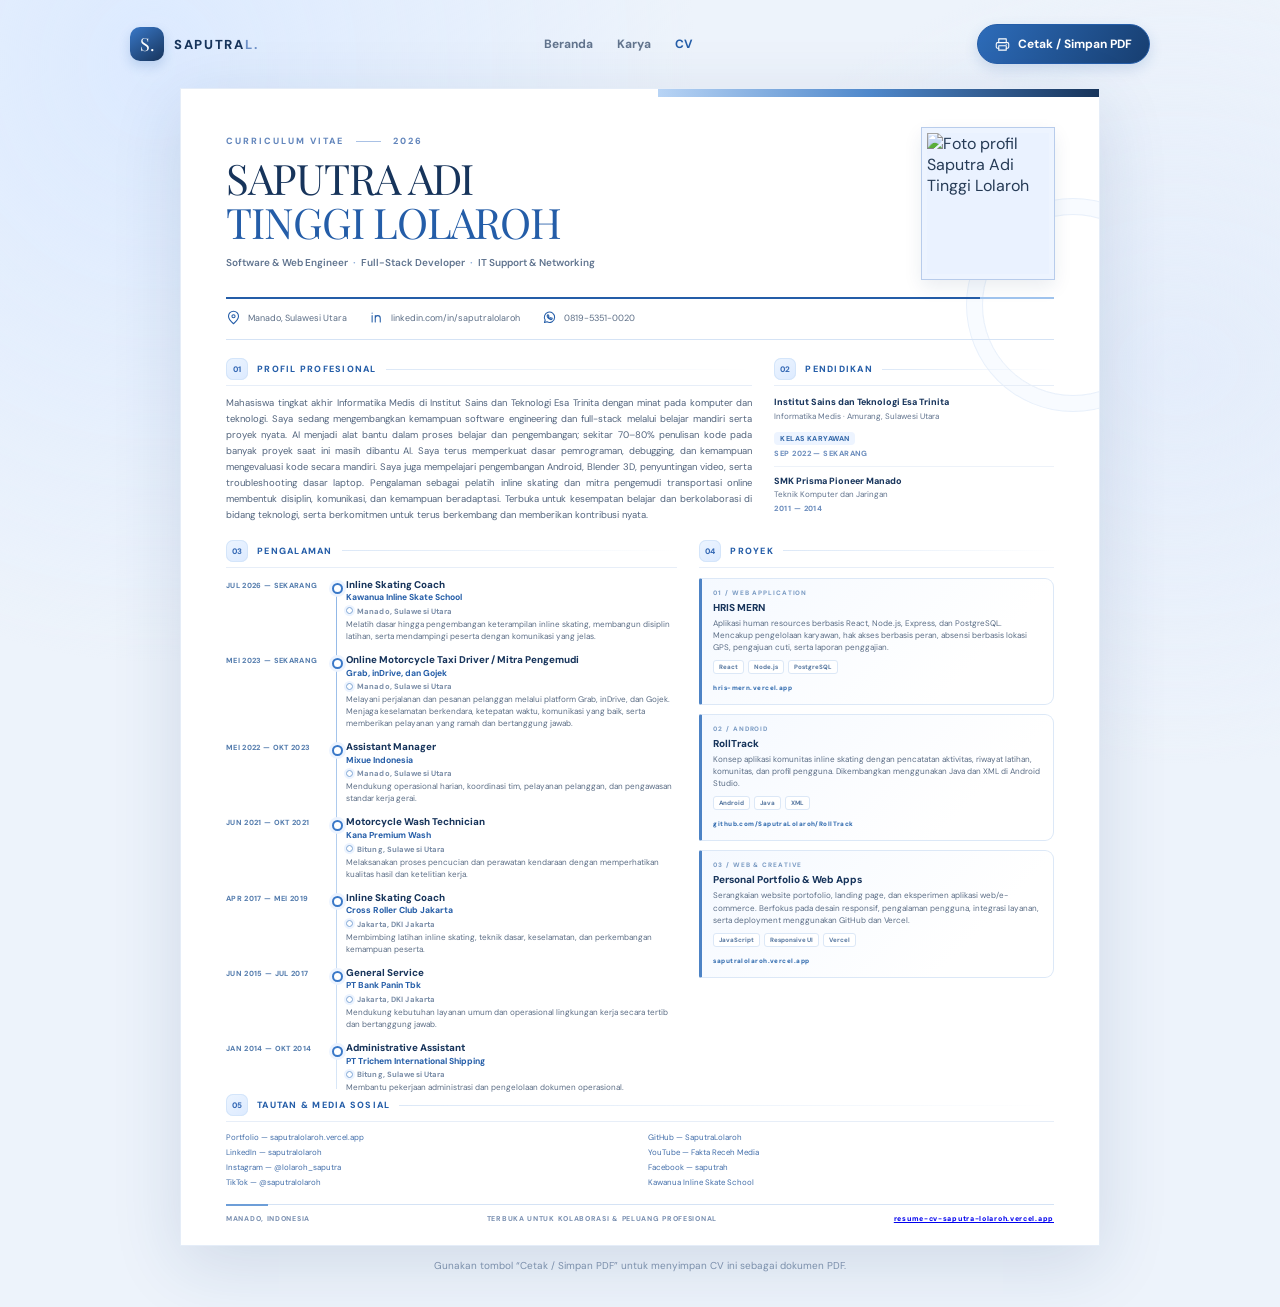
==== commit 896d271c: "Center social links and link CV footer" ====
--- a/index.html
+++ b/index.html
@@ -66,7 +66,7 @@
             <a href="https://www.tiktok.com/@saputralolaroh" target="_blank" rel="noopener noreferrer">TikTok — @saputralolaroh </a>
             <a href="https://www.instagram.com/kawanua.inlineskateschool/" target="_blank" rel="noopener noreferrer">Kawanua Inline Skate School </a>
           </div></section>
-      <footer class="resume-footer"><span>MANADO, INDONESIA</span><span>TERBUKA UNTUK KOLABORASI &amp; PELUANG PROFESIONAL</span><strong>SAPUTRA L.</strong></footer>
+      <footer class="resume-footer"><span>MANADO, INDONESIA</span><span>TERBUKA UNTUK KOLABORASI &amp; PELUANG PROFESIONAL</span><a class="resume-footer-link" href="https://resume-cv-saputra-lolaroh.vercel.app/" target="_blank" rel="noopener noreferrer">resume-cv-saputra-lolaroh.vercel.app</a></footer>
     </article>
     <p class="page-note">Gunakan tombol “Cetak / Simpan PDF” untuk menyimpan CV ini sebagai dokumen PDF.</p>
   </main>
--- a/assets/css/cv.css
+++ b/assets/css/cv.css
@@ -151,3 +151,34 @@
  .education-section .education-item h3{font-size:6.5pt}
  .education-section .education-item p{font-size:5.8pt;line-height:1.3}
 }
+
+
+/* Experience and projects in parallel vertical columns */
+.experience-project-grid{display:grid;grid-template-columns:minmax(0,1.12fr) minmax(0,.88fr);gap:22px;align-items:start}
+.experience-project-grid>.cv-section{min-width:0;margin-bottom:0}
+.experience-project-grid .timeline{gap:10px}
+.experience-project-grid .project-list{grid-template-columns:1fr;gap:9px}
+.experience-project-grid .project-card:last-child{grid-column:auto}
+.experience-project-grid .project-card{min-width:0}
+@media(max-width:700px){
+ .experience-project-grid{grid-template-columns:1fr;gap:12px}
+ .experience-project-grid .project-list{grid-template-columns:1fr}
+}
+@media print{
+ .experience-project-grid{grid-template-columns:minmax(0,1.12fr) minmax(0,.88fr);gap:4mm;align-items:start}
+ .experience-project-grid>.cv-section{margin-bottom:0}
+ .experience-project-grid .timeline{gap:1.8mm}
+ .experience-project-grid .timeline:before{left:22mm}
+ .experience-project-grid .timeline-item{grid-template-columns:19mm minmax(0,1fr);gap:3mm}
+ .experience-project-grid .timeline-item:before{left:21.2mm}
+ .experience-project-grid .period{font-size:5.3pt;letter-spacing:0}
+ .experience-project-grid .project-list{grid-template-columns:1fr;gap:1.5mm}
+ .experience-project-grid .project-card:last-child{grid-column:auto}
+ .experience-project-grid .project-card{padding:1.5mm 1.7mm!important}
+ .experience-project-grid .project-card h3{font-size:6.8pt}
+ .experience-project-grid .project-card p{font-size:5.7pt;line-height:1.3}
+ .experience-project-grid .project-tags{gap:.6mm;margin-top:.8mm}
+ .experience-project-grid .project-tags span{font-size:4.6pt}
+ .experience-project-grid .project-card>a{font-size:4.6pt;overflow-wrap:anywhere}
+}
+.link-arrow{display:none!important}
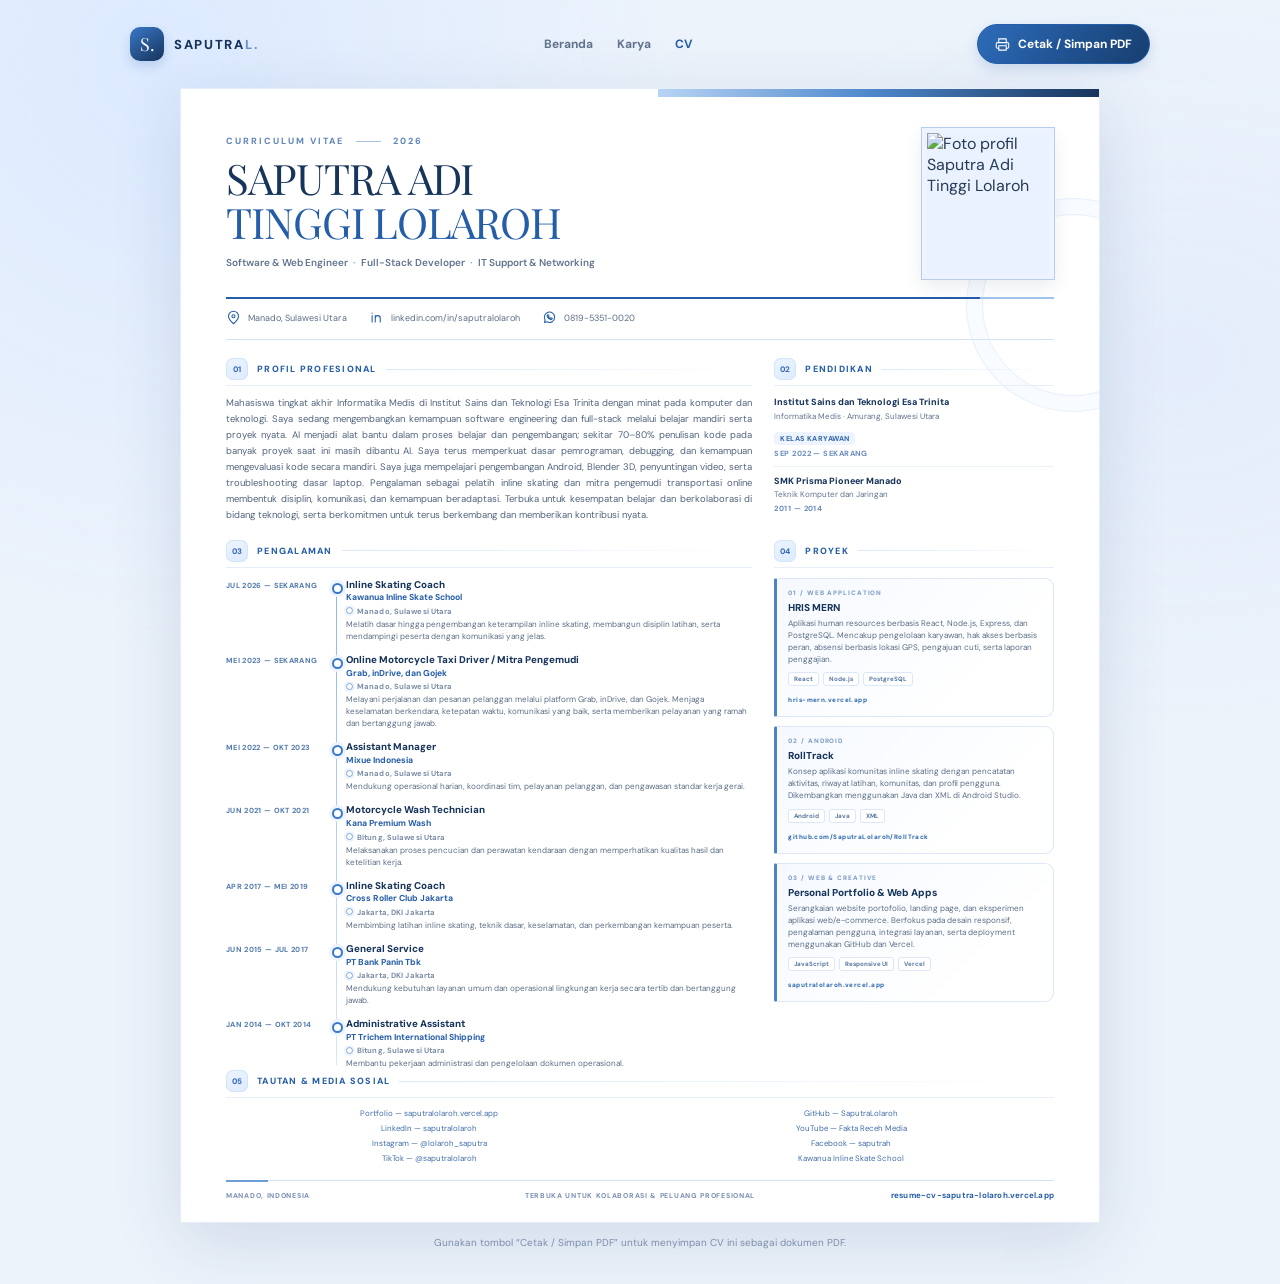
==== commit 236b27cc: "Sync centered social heading markup" ====
--- a/index.html
+++ b/index.html
@@ -56,7 +56,7 @@
 
         </div>
       </div>
-          <section class="cv-section"><div class="section-label"><span>05</span> TAUTAN &amp; MEDIA SOSIAL</div><div class="link-list cv-links">
+          <section class="cv-section"><div class="section-label social-heading"><span>05</span> TAUTAN &amp; MEDIA SOSIAL</div><div class="link-list cv-links">
             <a href="https://saputralolaroh.vercel.app/" target="_blank" rel="noopener noreferrer">Portfolio — saputralolaroh.vercel.app </a>
             <a href="https://github.com/SaputraLolaroh" target="_blank" rel="noopener noreferrer">GitHub — SaputraLolaroh </a>
             <a href="https://www.linkedin.com/in/saputralolaroh/" target="_blank" rel="noopener noreferrer">LinkedIn — saputralolaroh </a>
--- a/assets/css/cv.css
+++ b/assets/css/cv.css
@@ -182,3 +182,116 @@
  .experience-project-grid .project-card>a{font-size:4.6pt;overflow-wrap:anywhere}
 }
 .link-arrow{display:none!important}
+
+
+/* Center social links and make the CV footer a direct link */
+.cv-links{text-align:center;justify-items:center}
+.cv-links a{justify-content:center;text-align:center;width:100%}
+.section-label:has(+.cv-links){justify-content:center;text-align:center}
+.resume-footer-link{margin-left:auto;color:var(--blue);font:700 8px 'DM Sans',Arial,sans-serif;letter-spacing:.025em;text-decoration:none;overflow-wrap:anywhere;text-align:right}
+.resume-footer-link:hover{text-decoration:underline}
+@media(max-width:700px){
+ .resume-footer-link{margin-left:0;text-align:center}
+}
+@media print{
+ .cv-links{justify-items:center}
+ .cv-links a{justify-content:center;text-align:center}
+ .resume-footer-link{font-size:5.8pt}
+}
+
+
+/* Keep the collaboration message centered across the full CV page */
+.resume-footer{position:relative;justify-content:space-between}
+.resume-footer>span:nth-child(2){position:absolute;left:50%;transform:translateX(-50%);text-align:center;white-space:nowrap}
+@media(max-width:700px){
+  .resume-footer>span:nth-child(2){position:static;left:auto;transform:none;width:100%;text-align:center;white-space:normal;order:3}
+}
+@media print{
+  .resume-footer>span:nth-child(2){position:absolute;left:50%;transform:translateX(-50%);text-align:center;white-space:nowrap}
+}
+
+
+/* Education and projects: vertical stacks, consistently left-aligned */
+.education-section,
+.education-section .section-label,
+.education-list,
+.education-item,
+.education-item h3,
+.education-item p,
+.education-item>span,
+.experience-project-grid .projects,
+.experience-project-grid .projects .section-label,
+.experience-project-grid .project-list,
+.experience-project-grid .project-card,
+.experience-project-grid .project-card h3,
+.experience-project-grid .project-card p,
+.experience-project-grid .project-card>a {
+  text-align:left!important;
+}
+.education-section .section-label,
+.experience-project-grid .projects .section-label {
+  justify-content:flex-start!important;
+}
+.education-list,
+.experience-project-grid .project-list {
+  display:grid!important;
+  grid-template-columns:minmax(0,1fr)!important;
+  justify-items:stretch!important;
+  align-items:start!important;
+}
+.education-item,
+.experience-project-grid .project-card {
+  width:100%;
+  min-width:0;
+}
+.education-item h3,
+.education-item p,
+.experience-project-grid .project-card h3,
+.experience-project-grid .project-card p {
+  margin-left:0!important;
+  margin-right:0!important;
+}
+.experience-project-grid .project-card:last-child {
+  grid-column:auto!important;
+}
+@media print {
+  .education-list,
+  .experience-project-grid .project-list {
+    grid-template-columns:minmax(0,1fr)!important;
+  }
+  .education-section,
+  .education-item,
+  .experience-project-grid .projects,
+  .experience-project-grid .project-card {
+    text-align:left!important;
+  }
+}
+
+
+/* Align the Projects column directly beneath the Education column */
+@media(min-width:701px){
+  .experience-project-grid{
+    grid-template-columns:minmax(0,1.6fr) minmax(220px,.85fr)!important;
+  }
+}
+@media print{
+  .experience-project-grid{
+    grid-template-columns:minmax(0,1.6fr) minmax(0,.85fr)!important;
+  }
+}
+
+
+/* Center the complete section 05 heading across the page */
+.cv-section:has(.cv-links)>.section-label{
+  display:flex!important;
+  width:100%;
+  justify-content:center!important;
+  text-align:center!important;
+}
+@media print{
+  .cv-section:has(.cv-links)>.section-label{
+    width:100%;
+    justify-content:center!important;
+    text-align:center!important;
+  }
+}
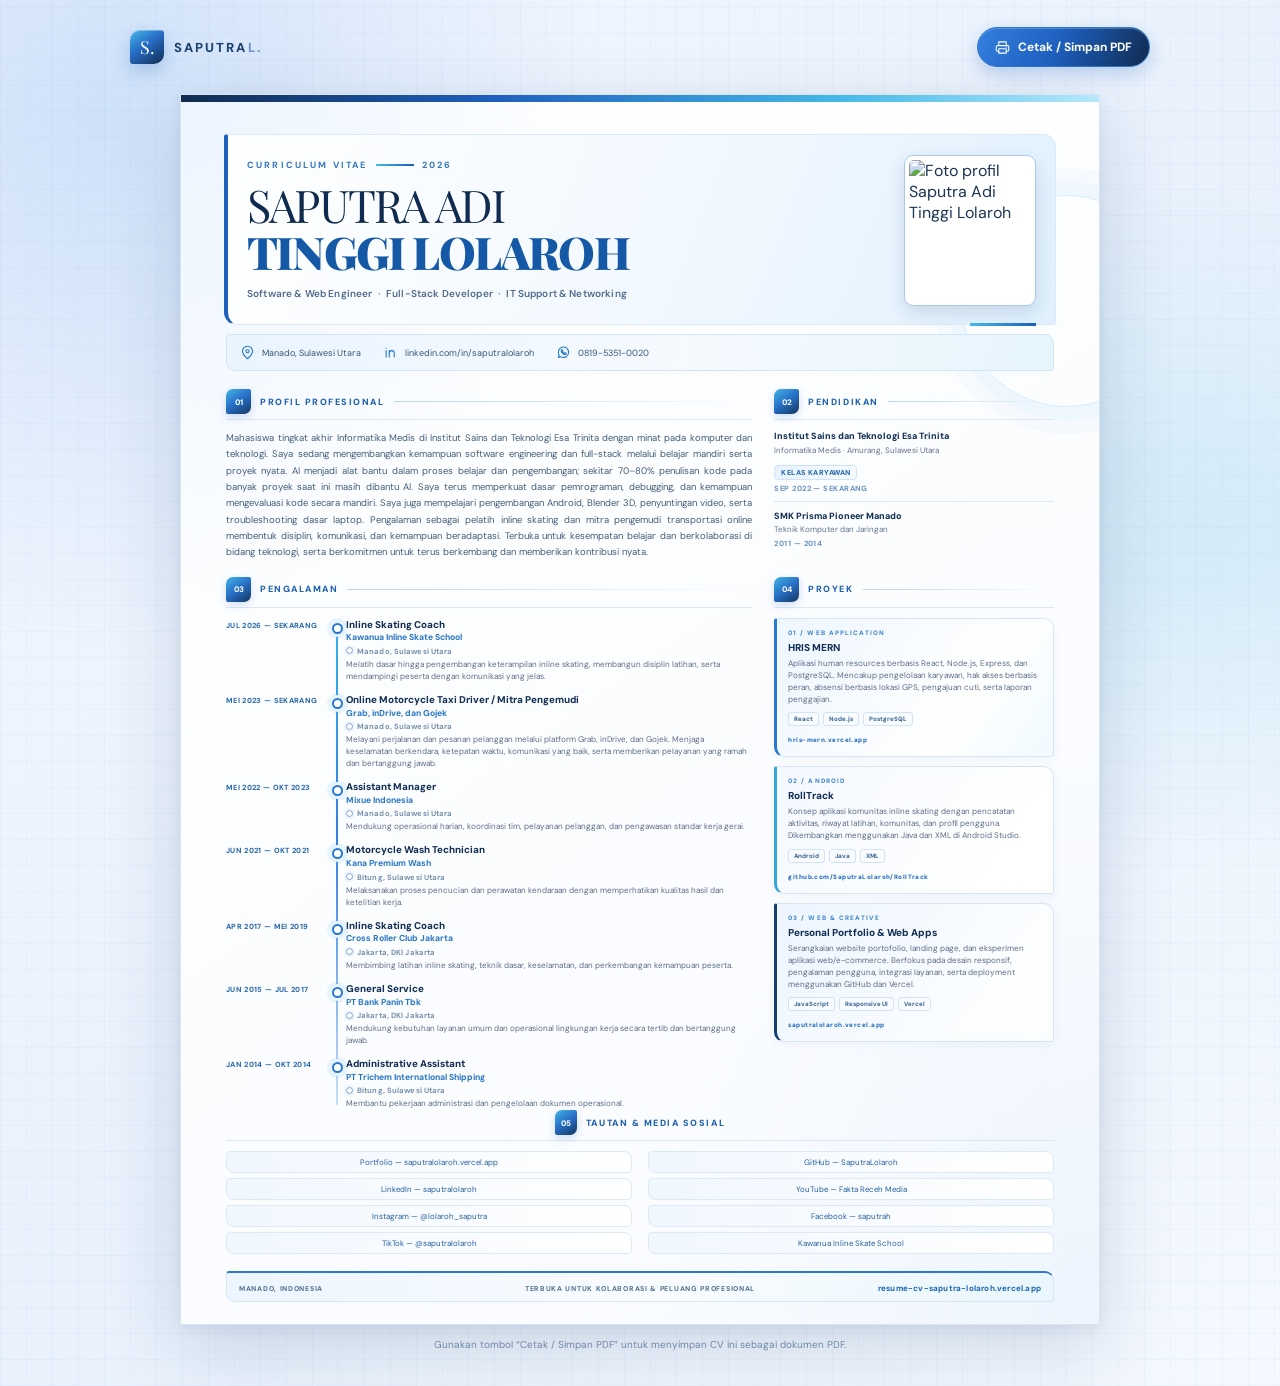
==== commit f1b09f5b: "Remove unnecessary CV page navigation links" ====
--- a/index.html
+++ b/index.html
@@ -14,7 +14,6 @@
 <body>
   <header class="cv-nav">
     <a class="cv-brand" href="index.html"><span class="brand-mark">S.</span><span>SAPUTRA<span class="brand-light">L.</span></span></a>
-    <nav aria-label="Navigasi CV"><a href="index.html">Beranda</a><a href="#work">Karya</a><a class="active" href="cv.html">CV</a></nav>
     <button class="print-button" type="button" onclick="window.print()"><span class="ui-icon" aria-hidden="true"><svg viewBox="0 0 24 24"><path d="M6 9V3h12v6M6 18H4a2 2 0 0 1-2-2v-5a2 2 0 0 1 2-2h16a2 2 0 0 1 2 2v5a2 2 0 0 1-2 2h-2"/><path d="M6 14h12v7H6zM18 12h.01"/></svg></span>Cetak / Simpan PDF</button>
   </header>
   <main class="cv-page">
--- a/assets/css/cv.css
+++ b/assets/css/cv.css
@@ -295,3 +295,976 @@
     text-align:center!important;
   }
 }
+
+
+/* Explicit centering for section 05 across the full printable content width */
+.social-heading{
+  display:flex!important;
+  width:100%!important;
+  box-sizing:border-box!important;
+  justify-content:center!important;
+  align-items:center!important;
+  text-align:center!important;
+  margin-left:0!important;
+  margin-right:0!important;
+}
+.social-heading>span{flex:0 0 22px}
+@media print{
+  .social-heading{
+    display:flex!important;
+    width:100%!important;
+    justify-content:center!important;
+    text-align:center!important;
+  }
+}
+
+
+/* Remove the decorative flex line that was pushing section 05 title off-center */
+.section-label.social-heading:after{
+  display:none!important;
+  content:none!important;
+}
+.section-label.social-heading{
+  justify-content:center!important;
+  text-align:center!important;
+}
+@media print{
+  .section-label.social-heading:after{
+    display:none!important;
+    content:none!important;
+  }
+  .section-label.social-heading{
+    justify-content:center!important;
+    text-align:center!important;
+  }
+}
+
+
+/* Print: anchor section 05 and the footer near the bottom edge of the A4 sheet */
+@media print{
+  .resume-sheet{
+    display:flex!important;
+    flex-direction:column!important;
+    padding-bottom:2.5mm!important;
+  }
+  .resume-sheet>.cv-section:has(.cv-links){
+    margin-top:auto!important;
+    margin-bottom:2mm!important;
+    flex:0 0 auto!important;
+  }
+  .resume-sheet>.cv-section:has(.cv-links) .cv-links{
+    row-gap:1.2mm!important;
+  }
+  .resume-sheet>.resume-footer{
+    flex:0 0 auto!important;
+    margin-top:1.5mm!important;
+  }
+}
+
+
+/* Calm blue atmosphere — screen and printed A4 refinement */
+:root{
+  --navy:#173b68;
+  --blue:#2d67ad;
+  --bright:#5792d2;
+  --ink:#2d4260;
+  --muted:#687f9d;
+  --pale:#eef5ff;
+  --line:#d9e6f6;
+  --accent:#a9c9ee;
+}
+html{
+  background:
+    radial-gradient(ellipse at 8% 12%,rgba(177,211,250,.58),transparent 38%),
+    radial-gradient(ellipse at 92% 46%,rgba(196,218,247,.48),transparent 36%),
+    linear-gradient(145deg,#f4f8ff 0%,#eaf2fc 48%,#f5f8fd 100%);
+}
+body{
+  background:
+    radial-gradient(ellipse at 13% 8%,rgba(183,213,249,.62) 0%,transparent 34%),
+    radial-gradient(ellipse at 88% 23%,rgba(205,224,249,.62) 0%,transparent 31%),
+    radial-gradient(ellipse at 52% 100%,rgba(218,232,250,.52) 0%,transparent 42%),
+    linear-gradient(135deg,#f4f8ff 0%,#eaf2fc 48%,#f7faff 100%);
+}
+.cv-nav{
+  position:relative;
+}
+.cv-brand{color:#1c416f}
+.brand-mark{
+  background:linear-gradient(145deg,#78a9df 0%,#3978c1 42%,#173b68 100%);
+  box-shadow:0 6px 16px rgba(39,91,151,.22),inset 0 1px 0 rgba(255,255,255,.38);
+}
+.cv-nav nav a{transition:color .2s ease}
+.print-button{
+  border-color:#326fb4;
+  background:linear-gradient(115deg,#5b94d2 0%,#2e68ac 52%,#1b4779 100%);
+  box-shadow:0 7px 17px rgba(37,91,151,.2),inset 0 1px 0 rgba(255,255,255,.24);
+}
+.resume-sheet{
+  background:
+    radial-gradient(ellipse at 0% 0%,rgba(224,238,255,.62) 0%,transparent 31%),
+    radial-gradient(ellipse at 100% 100%,rgba(230,240,253,.56) 0%,transparent 34%),
+    linear-gradient(145deg,#ffffff 0%,#fcfdff 46%,#f8fbff 100%);
+  border:1px solid #dce8f7;
+  box-shadow:0 22px 70px rgba(39,75,119,.16),0 3px 12px rgba(55,94,145,.06);
+}
+.resume-sheet:before{
+  width:58%;
+  height:8px;
+  background:linear-gradient(90deg,#d7e8fb 0%,#8eb9e8 24%,#4e8bcf 58%,#24578f 100%);
+}
+.resume-sheet:after{
+  border-color:#e0ebf8;
+  box-shadow:0 0 0 15px rgba(245,249,255,.82),0 0 0 16px #e8f0fa;
+}
+.resume-header{border-bottom-color:#8db4e1}
+.resume-header:after{background:linear-gradient(90deg,#9fc4ed,#3978bd)}
+.eyebrow{color:#628bbd}
+.identity h1{color:#183d6a}
+.identity h1 em{color:#3978bd}
+.headline b{color:#78a6d8}
+.contact-strip{
+  border-bottom-color:#d8e6f6;
+  background:linear-gradient(90deg,rgba(239,246,255,.64),rgba(255,255,255,0),rgba(239,246,255,.45));
+}
+.contact-strip .ui-icon{color:#3f7fc0}
+.section-label{color:#326eaf;border-bottom-color:#e2ecf8}
+.section-label>span{
+  background:linear-gradient(145deg,#f3f8ff 0%,#dceafd 100%);
+  color:#316bad;
+  box-shadow:inset 0 0 0 1px #cfe1f6,0 2px 5px rgba(48,102,164,.06);
+}
+.profile-section>p{color:#526985}
+.timeline:before{background:linear-gradient(180deg,#77a7dc 0%,#c5d9f0 55%,#e6eff9 100%)}
+.timeline-item:before{
+  border-color:#4f8bca;
+  box-shadow:0 0 0 3px #eaf3ff,0 1px 5px rgba(48,100,158,.14);
+}
+.period{color:#527eaf}
+.timeline-item h3,.project-list h3,.education-item h3,.skill-block h3{color:#1c416d}
+.timeline-item h4{color:#3978b9}
+.job-location{color:#7890ad}
+.project-card{
+  border-color:#dce9f8!important;
+  border-left-color:#6c9ed4!important;
+  background:linear-gradient(125deg,#f0f6ff 0%,#fbfdff 56%,#fff 100%)!important;
+  box-shadow:inset 0 1px 0 rgba(255,255,255,.9);
+}
+.project-card:nth-child(2){
+  border-left-color:#83acd8!important;
+  background:linear-gradient(125deg,#f4f8ff 0%,#fff 78%)!important;
+}
+.project-card:nth-child(3){
+  border-left-color:#3e78b7!important;
+  background:linear-gradient(125deg,#edf5ff 0%,#fbfdff 72%)!important;
+}
+.project-index{color:#7198c4}
+.project-tags span{
+  border-color:#d9e7f7;
+  background:linear-gradient(180deg,#fff,#f3f8ff);
+  color:#4e739f;
+}
+.project-card>a{color:#326fb4}
+.education-item{border-bottom-color:#e5edf7}
+.education-mode{
+  background:linear-gradient(90deg,#e8f2ff,#f4f8ff);
+  color:#356fae!important;
+}
+.education-item>span{color:#6c94c3}
+.link-list a{color:#3e70aa}
+.link-list a:hover{color:#1e4f87}
+.resume-footer{
+  border-top-color:#d9e6f5;
+  color:#7d95b5;
+}
+.resume-footer:before{background:linear-gradient(90deg,#8db7e5,#3c78b8)}
+.resume-footer strong{color:#2d68aa}
+.resume-footer-link{color:#2f6eaf}
+.page-note{color:#7890ad}
+.strength-grid>div{
+  border-color:#dce8f6;
+  background:linear-gradient(145deg,#eff6ff,#fff);
+}
+.strength-symbol{background:linear-gradient(145deg,#e6f1ff,#d6e7fb);color:#326eaf}
+.interest-list>div{
+  border-color:#dfeaf7;
+  background:linear-gradient(90deg,#eff6ff,#fff);
+}
+.development-note{border-left-color:#78a8dc;background:linear-gradient(90deg,#eff6ff,#f9fbff);color:#5e7694}
+
+@media(max-width:700px){
+  html,body{
+    background:
+      radial-gradient(ellipse at 0% 0%,rgba(184,213,249,.56),transparent 40%),
+      linear-gradient(145deg,#f3f8ff,#eaf2fc 58%,#f7faff);
+  }
+  .resume-sheet{
+    background:
+      radial-gradient(ellipse at 0% 0%,rgba(224,238,255,.56),transparent 32%),
+      linear-gradient(145deg,#fff,#f8fbff);
+    box-shadow:0 12px 38px rgba(39,75,119,.14);
+  }
+}
+
+/* Keep the printed sheet predominantly white, with only a quiet blue wash */
+@media print{
+  html,body{
+    background:#fff!important;
+    -webkit-print-color-adjust:exact!important;
+    print-color-adjust:exact!important;
+  }
+  .resume-sheet{
+    background:
+      radial-gradient(ellipse at 0% 0%,rgba(231,241,253,.72) 0%,transparent 32%),
+      radial-gradient(ellipse at 100% 100%,rgba(238,245,253,.68) 0%,transparent 34%),
+      linear-gradient(145deg,#fff 0%,#fff 52%,#fbfdff 100%)!important;
+    border:0!important;
+    box-shadow:none!important;
+  }
+  .resume-sheet:before{
+    background:linear-gradient(90deg,#d9e9fb 0%,#91b9e4 25%,#4f89c7 60%,#24578f 100%)!important;
+  }
+  .resume-header{border-bottom-color:#9bbce1}
+  .contact-strip{background:linear-gradient(90deg,rgba(241,247,255,.7),transparent,rgba(241,247,255,.5))}
+  .project-card{
+    background:linear-gradient(125deg,#f3f8ff 0%,#fff 82%)!important;
+    border-color:#dce8f6!important;
+  }
+  .project-card:nth-child(2){background:linear-gradient(125deg,#f6f9ff,#fff 82%)!important}
+  .project-card:nth-child(3){background:linear-gradient(125deg,#eff6ff,#fff 82%)!important}
+  .section-label>span{background:linear-gradient(145deg,#f2f7ff,#e0edfc)!important}
+  .education-mode{background:#edf4fd!important}
+  .resume-footer{border-top-color:#dce7f4}
+}
+
+
+/* Print harmony pass: one continuous, restrained ice-blue paper tone */
+@media print{
+  .resume-sheet{
+    background:linear-gradient(
+      180deg,
+      #edf5ff 0mm,
+      #f5f9ff 31mm,
+      #fbfdff 68mm,
+      #ffffff 132mm,
+      #ffffff 100%
+    )!important;
+    border:0!important;
+  }
+  .resume-sheet:after{display:none!important}
+  .resume-header{
+    background:linear-gradient(105deg,rgba(255,255,255,.56),rgba(255,255,255,.12));
+    border-bottom:1px solid #a9c7e8!important;
+  }
+  .contact-strip{
+    background:linear-gradient(90deg,rgba(226,239,255,.68),rgba(255,255,255,.26),rgba(226,239,255,.48))!important;
+    border-bottom-color:#d6e5f6!important;
+  }
+  .section-label{
+    border-bottom-color:#e0eaf7!important;
+  }
+  .section-label>span{
+    background:#e7f1fd!important;
+    box-shadow:inset 0 0 0 1px #d2e2f4!important;
+  }
+  .project-card,
+  .project-card:nth-child(2),
+  .project-card:nth-child(3){
+    background:#f5f9ff!important;
+    border:1px solid #dce8f6!important;
+    border-left:2px solid #7da8d7!important;
+    box-shadow:none!important;
+  }
+  .project-tags span{
+    background:#fff!important;
+    border-color:#dce7f4!important;
+  }
+  .education-mode{background:#eaf2fc!important}
+  .timeline:before{
+    background:linear-gradient(180deg,#7da9d8,#dbe7f5)!important;
+  }
+  .timeline-item:before{
+    background:#fff!important;
+    box-shadow:0 0 0 2px #edf4fc!important;
+  }
+  .cv-section:has(.cv-links){
+    padding:2mm 3mm 1.5mm;
+    background:linear-gradient(90deg,#f4f8fe,#edf4fd 50%,#f4f8fe);
+    border-top:1px solid #e1ebf7;
+  }
+  .resume-footer{
+    background:linear-gradient(90deg,#f2f7fd,#eaf2fc 50%,#f2f7fd);
+    border-top:1px solid #d8e5f4!important;
+    padding:2mm 3mm!important;
+  }
+  .resume-footer:before{display:none!important}
+}
+
+
+/* PRINT OVERLAP FIX — keep every section in normal document flow */
+@media print{
+  html,body{
+    width:210mm!important;
+    min-width:0!important;
+    height:auto!important;
+    overflow:visible!important;
+  }
+  .cv-page{
+    width:210mm!important;
+    max-width:none!important;
+    margin:0!important;
+    padding:0!important;
+    overflow:visible!important;
+  }
+  .resume-sheet{
+    display:block!important;
+    position:relative!important;
+    width:210mm!important;
+    height:auto!important;
+    min-height:297mm!important;
+    max-height:none!important;
+    margin:0!important;
+    padding:9mm 11mm 6mm!important;
+    overflow:visible!important;
+    box-sizing:border-box!important;
+  }
+  .resume-header,
+  .contact-strip,
+  .resume-body,
+  .main-column,
+  .intro-grid,
+  .experience-project-grid,
+  .cv-section,
+  .timeline,
+  .timeline-item,
+  .education-list,
+  .education-item,
+  .project-list,
+  .project-card,
+  .cv-links,
+  .resume-footer{
+    min-width:0!important;
+    max-width:100%!important;
+    box-sizing:border-box!important;
+  }
+  .resume-body-single{
+    display:block!important;
+    width:100%!important;
+    height:auto!important;
+    overflow:visible!important;
+  }
+  .main-column{
+    display:block!important;
+    width:100%!important;
+    height:auto!important;
+    overflow:visible!important;
+  }
+  .intro-grid{
+    display:grid!important;
+    grid-template-columns:minmax(0,1.6fr) minmax(0,.85fr)!important;
+    align-items:start!important;
+    gap:4mm!important;
+    margin:0 0 2.7mm!important;
+  }
+  .experience-project-grid{
+    display:grid!important;
+    grid-template-columns:minmax(0,1.6fr) minmax(0,.85fr)!important;
+    align-items:start!important;
+    gap:4mm!important;
+    height:auto!important;
+    overflow:visible!important;
+  }
+  .experience-project-grid>.cv-section,
+  .intro-grid>.cv-section{
+    min-width:0!important;
+    height:auto!important;
+    overflow:visible!important;
+  }
+  .timeline-item,
+  .education-item,
+  .project-card,
+  .cv-section{
+    break-inside:avoid!important;
+    page-break-inside:avoid!important;
+  }
+  .timeline-item{
+    grid-template-columns:19mm minmax(0,1fr)!important;
+    gap:3mm!important;
+  }
+  .timeline-item>div:last-child,
+  .project-card,
+  .education-item{
+    overflow-wrap:anywhere!important;
+    word-break:normal!important;
+  }
+  .project-card>a,
+  .cv-links a,
+  .resume-footer-link{
+    overflow-wrap:anywhere!important;
+    word-break:break-word!important;
+  }
+  .resume-sheet>.cv-section:has(.cv-links){
+    display:block!important;
+    margin:3mm 0 0!important;
+    padding:2mm 3mm 1.5mm!important;
+    flex:initial!important;
+    break-inside:avoid!important;
+    page-break-inside:avoid!important;
+  }
+  .resume-sheet>.cv-section:has(.cv-links) .cv-links{
+    display:grid!important;
+    grid-template-columns:repeat(2,minmax(0,1fr))!important;
+    gap:1.2mm 4mm!important;
+    margin:0!important;
+  }
+  .resume-footer{
+    display:grid!important;
+    grid-template-columns:minmax(0,1fr) minmax(0,1.8fr) minmax(0,1fr)!important;
+    align-items:center!important;
+    justify-content:initial!important;
+    gap:2mm!important;
+    position:static!important;
+    height:auto!important;
+    margin:2mm 0 0!important;
+    padding:2mm 0 0!important;
+    break-inside:avoid!important;
+    page-break-inside:avoid!important;
+  }
+  .resume-footer>span,
+  .resume-footer>span:nth-child(2),
+  .resume-footer-link{
+    position:static!important;
+    inset:auto!important;
+    transform:none!important;
+    display:block!important;
+    width:auto!important;
+    min-width:0!important;
+    margin:0!important;
+    white-space:normal!important;
+    text-align:center!important;
+    line-height:1.35!important;
+    overflow-wrap:anywhere!important;
+  }
+  .resume-footer>span:first-child{text-align:left!important}
+  .resume-footer-link{text-align:right!important}
+}
+
+
+/* Print timeline: move the vertical rule and markers into the date/detail gutter */
+@media print{
+  .experience-project-grid .timeline{
+    position:relative!important;
+  }
+  .experience-project-grid .timeline:before{
+    left:19mm!important;
+  }
+  .experience-project-grid .timeline-item{
+    grid-template-columns:18mm minmax(0,1fr)!important;
+    gap:4mm!important;
+  }
+  .experience-project-grid .timeline-item:before{
+    left:18.2mm!important;
+  }
+  .experience-project-grid .period{
+    padding-right:1mm!important;
+    font-size:5.1pt!important;
+    line-height:1.4!important;
+  }
+}
+
+
+/* Professional portrait frame — refined navy/ice-blue double border */
+.profile-photo{
+  position:relative!important;
+  box-sizing:border-box!important;
+  padding:5px!important;
+  overflow:hidden!important;
+  border:1px solid #b9cde5!important;
+  border-radius:11px!important;
+  outline:0!important;
+  background:linear-gradient(145deg,#fafdff 0%,#e4eefb 48%,#c9dcf3 100%)!important;
+  box-shadow:0 9px 22px rgba(28,65,109,.15),0 2px 5px rgba(28,65,109,.08),inset 0 1px 0 rgba(255,255,255,.95)!important;
+}
+.profile-photo:before{
+  content:""!important;
+  position:absolute!important;
+  z-index:2!important;
+  top:5px!important;
+  right:5px!important;
+  width:23px!important;
+  height:3px!important;
+  border-radius:4px!important;
+  background:linear-gradient(90deg,#8eb6e2,#2e68a8)!important;
+  pointer-events:none!important;
+}
+.profile-photo img{
+  position:relative!important;
+  z-index:1!important;
+  border:1px solid rgba(255,255,255,.9)!important;
+  border-radius:6px!important;
+  object-fit:cover!important;
+  object-position:center 22%!important;
+  box-shadow:0 1px 4px rgba(23,59,104,.12)!important;
+}
+@media(max-width:700px){
+  .profile-photo{
+    padding:4px!important;
+    border-radius:9px!important;
+    box-shadow:0 6px 15px rgba(28,65,109,.14),inset 0 1px 0 rgba(255,255,255,.95)!important;
+  }
+  .profile-photo:before{top:4px!important;right:4px!important;width:18px!important;height:2px!important}
+  .profile-photo img{border-radius:5px!important}
+}
+@media print{
+  .profile-photo{
+    padding:1.2mm!important;
+    border:0.35mm solid #b8cde6!important;
+    border-radius:2mm!important;
+    background:linear-gradient(145deg,#fafdff,#e6f0fc)!important;
+    box-shadow:0 1mm 2.5mm rgba(28,65,109,.12),inset 0 0 0 .35mm #fff!important;
+    -webkit-print-color-adjust:exact!important;
+    print-color-adjust:exact!important;
+  }
+  .profile-photo:before{top:1.2mm!important;right:1.2mm!important;width:5mm!important;height:.6mm!important}
+  .profile-photo img{border-radius:1mm!important}
+}
+
+
+/* Clean portrait frame: remove the floating blue bar and any tinted square */
+.profile-photo{
+  padding:4px!important;
+  border:1px solid #b8cde3!important;
+  border-radius:9px!important;
+  outline:0!important;
+  background:#fff!important;
+  box-shadow:0 4px 12px rgba(28,65,109,.10)!important;
+}
+.profile-photo:before{
+  display:none!important;
+  content:none!important;
+}
+.profile-photo img{
+  display:block!important;
+  border:0!important;
+  border-radius:5px!important;
+  background:#fff!important;
+  box-shadow:none!important;
+  object-fit:cover!important;
+}
+@media(max-width:700px){
+  .profile-photo{padding:3px!important;border-radius:8px!important}
+  .profile-photo img{border-radius:4px!important}
+}
+@media print{
+  .profile-photo{
+    padding:1mm!important;
+    border:.3mm solid #b8cde3!important;
+    border-radius:1.5mm!important;
+    background:#fff!important;
+    box-shadow:none!important;
+    -webkit-print-color-adjust:exact!important;
+    print-color-adjust:exact!important;
+  }
+  .profile-photo:before{display:none!important;content:none!important}
+  .profile-photo img{
+    border:0!important;
+    border-radius:.7mm!important;
+    background:#fff!important;
+    box-shadow:none!important;
+  }
+}
+
+
+/* =========================================================
+   MODERN TECH EDITORIAL — distinctive screen + print identity
+   ========================================================= */
+:root{
+  --navy:#102b50;
+  --blue:#1e5fbd;
+  --bright:#347fe0;
+  --ink:#1d3554;
+  --muted:#607792;
+  --pale:#edf5ff;
+  --line:#d3e3f6;
+  --accent:#45b9e8;
+}
+html{background:#e8f1fc}
+body{
+  background:
+    radial-gradient(ellipse at 8% 8%,rgba(84,151,232,.23),transparent 30%),
+    radial-gradient(ellipse at 94% 38%,rgba(67,188,226,.15),transparent 28%),
+    repeating-linear-gradient(0deg,rgba(46,104,174,.035) 0,rgba(46,104,174,.035) 1px,transparent 1px,transparent 26px),
+    repeating-linear-gradient(90deg,rgba(46,104,174,.035) 0,rgba(46,104,174,.035) 1px,transparent 1px,transparent 26px),
+    linear-gradient(135deg,#f4f8ff 0%,#e8f1fc 52%,#f5f9ff 100%);
+}
+.cv-nav{padding-top:27px;padding-bottom:27px}
+.brand-mark{
+  border-radius:10px 3px 10px 3px;
+  background:linear-gradient(145deg,#48b9e7 0%,#276fc7 43%,#102b50 100%);
+  box-shadow:0 7px 18px rgba(30,95,189,.27),inset 0 1px 0 rgba(255,255,255,.3);
+}
+.cv-brand{letter-spacing:.16em}
+.cv-nav nav a{position:relative;padding:7px 0}
+.cv-nav nav a.active:after,.cv-nav nav a:hover:after{
+  content:"";position:absolute;left:0;right:0;bottom:0;height:2px;
+  background:linear-gradient(90deg,#45b9e8,#1e5fbd);border-radius:4px;
+}
+.print-button{
+  border:1px solid #2e77ce;
+  background:linear-gradient(115deg,#347fe0 0%,#1e5fbd 48%,#102b50 100%);
+  box-shadow:0 7px 18px rgba(30,95,189,.24),inset 0 1px 0 rgba(255,255,255,.22);
+}
+.resume-sheet{
+  border:1px solid #d7e5f6;
+  box-shadow:0 24px 70px rgba(20,57,103,.16),0 3px 12px rgba(20,57,103,.07);
+}
+.resume-sheet:before{
+  left:0;right:0;width:100%;height:7px;
+  background:linear-gradient(90deg,#102b50 0%,#1e5fbd 34%,#45b9e8 72%,#b7e8fa 100%);
+}
+.resume-sheet:after{
+  right:-74px;top:100px;width:210px;height:210px;
+  border:1px solid rgba(69,185,232,.22);
+  border-radius:50%;
+  box-shadow:0 0 0 13px rgba(69,185,232,.035),0 0 0 27px rgba(30,95,189,.025);
+  pointer-events:none;
+}
+.resume-header{
+  padding:20px 19px 18px;
+  margin:0 -2px 0;
+  border:1px solid #dce9f8;
+  border-left:4px solid #1e5fbd;
+  border-radius:3px 13px 3px 13px;
+  background:
+    linear-gradient(112deg,rgba(255,255,255,.96) 0%,rgba(239,247,255,.97) 62%,rgba(222,240,253,.94) 100%);
+}
+.resume-header:after{
+  right:19px;bottom:-2px;width:66px;height:3px;
+  background:linear-gradient(90deg,#45b9e8,#1e5fbd);
+}
+.eyebrow{
+  display:flex;align-items:center;gap:8px;
+  color:#3979bd;font-size:9px;letter-spacing:.24em;
+}
+.eyebrow span{width:38px;height:2px;margin:0;background:linear-gradient(90deg,#45b9e8,#1e5fbd)}
+.identity h1{
+  color:#102b50;
+  font-size:clamp(32px,4.2vw,45px);
+  letter-spacing:-.04em;
+  text-shadow:0 2px 0 rgba(255,255,255,.75);
+}
+.identity h1 em{
+  color:#1e65c1;
+  background:linear-gradient(90deg,#1e5fbd 0%,#2995d5 72%,#43b9df 100%);
+  -webkit-background-clip:text;background-clip:text;-webkit-text-fill-color:transparent;
+}
+.headline{color:#506b8c;font-size:10px;letter-spacing:.015em}
+.headline b{color:#31a8d8}
+.profile-photo{
+  border:1px solid #a9c8e9!important;
+  border-radius:9px!important;
+  box-shadow:0 7px 18px rgba(20,57,103,.14)!important;
+}
+.contact-strip{
+  margin-top:9px;padding:10px 13px;
+  border:1px solid #d2e4f7;
+  border-radius:3px 9px 3px 9px;
+  background:linear-gradient(105deg,#eaf4ff 0%,#f6faff 55%,#e6f5fc 100%);
+  color:#385777;
+}
+.contact-strip .ui-icon{color:#1d75c7}
+.section-label{
+  gap:9px;color:#1c5fae;
+  letter-spacing:.17em;
+  border-bottom-color:#dbe8f7;
+}
+.section-label>span{
+  width:25px;height:25px;border-radius:7px 2px 7px 2px;
+  color:#fff;
+  background:linear-gradient(145deg,#42b5e4 0%,#276fc7 48%,#15375f 100%);
+  box-shadow:0 3px 8px rgba(30,95,189,.2);
+}
+.section-label:after{background:linear-gradient(90deg,#b9d4f1,rgba(185,212,241,0))}
+.profile-section>p{color:#435d7b;line-height:1.72}
+.timeline:before{
+  left:110px;width:2px;
+  background:linear-gradient(180deg,#35b5e5 0%,#347fe0 45%,#c7def6 100%);
+}
+.timeline-item:before{
+  border:2px solid #2878cf;
+  box-shadow:0 0 0 3px #e7f3ff,0 0 0 5px rgba(69,185,232,.12);
+}
+.period{color:#2868ad}
+.timeline-item h3,.project-list h3,.education-item h3,.skill-block h3{color:#122f55}
+.timeline-item h4{color:#2676c4}
+.project-card{
+  border:1px solid #d5e5f7!important;
+  border-left:3px solid #2878cf!important;
+  border-radius:3px 10px 3px 10px!important;
+  background:linear-gradient(125deg,#eef6ff 0%,#fff 68%,#f0faff 100%)!important;
+  box-shadow:0 3px 10px rgba(28,76,132,.045);
+}
+.project-card:nth-child(2){border-left-color:#36a7d4!important}
+.project-card:nth-child(3){border-left-color:#173f70!important}
+.project-index{color:#3a86c9;letter-spacing:.16em}
+.project-tags span{
+  border-color:#d1e3f6;background:#f8fbff;color:#37638f;
+}
+.project-card>a{color:#1b68ba}
+.education-item{border-bottom-color:#dce8f6}
+.education-mode{
+  border:1px solid #d0e3f7;
+  background:linear-gradient(90deg,#e8f3ff,#f5fbff);
+  color:#2767aa!important;
+}
+.cv-links a{
+  padding:5px 8px;
+  border:1px solid #dce9f7;
+  border-radius:4px 8px 4px 8px;
+  background:linear-gradient(100deg,#f1f7ff,#fff);
+  color:#245f9e;
+  transition:background .18s ease,border-color .18s ease,transform .18s ease;
+}
+.cv-links a:hover{
+  background:#e8f4ff;border-color:#9fc5eb;transform:translateY(-1px);
+}
+.resume-footer{
+  padding:10px 12px 8px;
+  border:1px solid #d6e6f7;
+  border-top:2px solid #2d78c9;
+  border-radius:3px 9px 3px 9px;
+  background:linear-gradient(105deg,#edf5ff,#f9fcff 52%,#e9f6fc);
+  color:#547394;
+}
+.resume-footer:before{display:none}
+.resume-footer strong{color:#174f91}
+.resume-footer-link{color:#1b65b5}
+
+/* Mobile: preserve the editorial hierarchy without crowding */
+@media(max-width:700px){
+  .cv-nav{padding-top:16px;padding-bottom:16px}
+  .resume-header{padding:15px 13px 14px;border-radius:3px 10px 3px 10px}
+  .identity h1{font-size:clamp(24px,7vw,31px)}
+  .eyebrow{font-size:7.5px;letter-spacing:.16em}
+  .contact-strip{padding:9px 10px}
+  .section-label>span{width:23px;height:23px}
+  .cv-links a{padding:7px 9px}
+}
+
+/* A4 print: retain the signature design with light, printer-friendly fills */
+@media print{
+  html,body{
+    background:#fff!important;
+    -webkit-print-color-adjust:exact!important;
+    print-color-adjust:exact!important;
+  }
+  .resume-sheet{
+    border:0!important;
+    box-shadow:inset 0 0 0 .35mm #d9e7f6!important;
+    background:#fff!important;
+  }
+  .resume-sheet:before{
+    height:2mm!important;
+    background:linear-gradient(90deg,#102b50 0%,#1e5fbd 38%,#45b9e8 78%,#b7e8fa 100%)!important;
+  }
+  .resume-sheet:after{display:none!important}
+  .resume-header{
+    margin:0!important;
+    padding:3.5mm 3.5mm 3mm!important;
+    border:0!important;
+    border-left:1.2mm solid #1e5fbd!important;
+    border-radius:0 2mm 0 2mm!important;
+    background:linear-gradient(105deg,#f0f6ff 0%,#f8fbff 65%,#edf8fd 100%)!important;
+  }
+  .resume-header:after{right:3.5mm!important;width:16mm!important;height:.7mm!important}
+  .eyebrow{color:#326da9!important;font-size:6.5pt!important}
+  .eyebrow span{background:linear-gradient(90deg,#45b9e8,#1e5fbd)!important}
+  .identity h1{color:#102b50!important;text-shadow:none!important}
+  .identity h1 em{
+    color:#1e65c1!important;
+    background:none!important;
+    -webkit-text-fill-color:#1e65c1!important;
+  }
+  .headline{color:#506b8c!important}
+  .profile-photo{
+    border:.3mm solid #b8cde3!important;
+    background:#fff!important;
+    box-shadow:none!important;
+  }
+  .contact-strip{
+    margin-top:2mm!important;
+    padding:2mm 2.5mm!important;
+    border:.25mm solid #d5e5f6!important;
+    border-radius:0 1.5mm 0 1.5mm!important;
+    background:#f0f6fd!important;
+    color:#385777!important;
+  }
+  .contact-strip .ui-icon{color:#1d75c7!important}
+  .section-label{color:#1c5fae!important;border-bottom-color:#dbe8f7!important}
+  .section-label>span{
+    color:#fff!important;
+    background:#276fc7!important;
+    box-shadow:none!important;
+  }
+  .profile-section>p{color:#435d7b!important}
+  .timeline:before{width:.45mm!important;background:#8eb9e7!important}
+  .timeline-item:before{border-color:#2878cf!important;box-shadow:0 0 0 .7mm #e7f3ff!important}
+  .period{color:#2868ad!important}
+  .project-card{
+    background:#f4f8fe!important;
+    border-color:#d5e5f7!important;
+    box-shadow:none!important;
+  }
+  .project-card:nth-child(2){border-left-color:#36a7d4!important}
+  .project-card:nth-child(3){border-left-color:#173f70!important}
+  .project-tags span{background:#fff!important;border-color:#d1e3f6!important}
+  .education-mode{background:#edf5ff!important;border-color:#d0e3f7!important}
+  .cv-links a{
+    background:#f5f9fe!important;
+    border-color:#dce9f7!important;
+    color:#245f9e!important;
+  }
+  .resume-footer{
+    padding:2mm 2.5mm 1.5mm!important;
+    border:.25mm solid #d6e6f7!important;
+    border-top:.7mm solid #2d78c9!important;
+    border-radius:0 1.5mm 0 1.5mm!important;
+    background:#f0f6fd!important;
+  }
+  .resume-footer-link{color:#1b65b5!important}
+}
+
+
+/* Readability + single-page A4 fit refinement */
+.identity h1 em{
+  color:#1559a6!important;
+  background:none!important;
+  -webkit-background-clip:initial!important;
+  background-clip:initial!important;
+  -webkit-text-fill-color:#1559a6!important;
+  text-shadow:none!important;
+  font-weight:850!important;
+  opacity:1!important;
+}
+@media print{
+  /* Use a solid ink-blue for the complete name: no pale gradient on paper */
+  .identity h1{color:#102b50!important}
+  .identity h1 em{
+    color:#1559a6!important;
+    background:none!important;
+    -webkit-background-clip:initial!important;
+    background-clip:initial!important;
+    -webkit-text-fill-color:#1559a6!important;
+    font-weight:850!important;
+    opacity:1!important;
+  }
+
+  /* Recover vertical space from the top and section gaps to keep A4 to one page */
+  .resume-sheet{
+    padding:5mm 11mm 3mm!important;
+    min-height:297mm!important;
+    height:297mm!important;
+    overflow:hidden!important;
+  }
+  .resume-header{
+    padding:2mm 3mm 1.5mm!important;
+    margin:0!important;
+  }
+  .resume-header:after{bottom:0!important}
+  .contact-strip{
+    margin-top:1mm!important;
+    padding:1.3mm 2.2mm!important;
+  }
+  .intro-grid{
+    gap:3mm!important;
+    margin:0 0 1.3mm!important;
+  }
+  .cv-section{margin-bottom:1.4mm!important}
+  .section-label{
+    margin-bottom:1.2mm!important;
+    padding-bottom:.8mm!important;
+  }
+  .profile-section>p{
+    font-size:6.15pt!important;
+    line-height:1.38!important;
+  }
+  .education-section .education-item{
+    margin-bottom:.9mm!important;
+    padding-bottom:.7mm!important;
+  }
+  .experience-project-grid{gap:3mm!important}
+  .timeline-item{
+    margin-bottom:1.15mm!important;
+    padding-bottom:0!important;
+    gap:3mm!important;
+  }
+  .timeline-item h3{margin-bottom:.25mm!important}
+  .timeline-item h4{margin-bottom:.2mm!important}
+  .timeline-item p{
+    font-size:5.45pt!important;
+    line-height:1.28!important;
+  }
+  .project-list{gap:1mm!important}
+  .experience-project-grid .project-card{
+    padding:1.1mm 1.4mm!important;
+    margin-bottom:0!important;
+  }
+  .experience-project-grid .project-card p{
+    font-size:5.35pt!important;
+    line-height:1.25!important;
+  }
+  .experience-project-grid .project-card h3{margin-bottom:.3mm!important}
+  .experience-project-grid .project-tags{margin-top:.55mm!important}
+  .resume-sheet>.cv-section:has(.cv-links){
+    margin:1.5mm 0 0!important;
+    padding:1.2mm 2.5mm 1mm!important;
+  }
+  .resume-sheet>.cv-section:has(.cv-links) .cv-links{
+    gap:.7mm 3mm!important;
+  }
+  .cv-links a{
+    padding:.55mm 1.2mm!important;
+    font-size:5.3pt!important;
+    line-height:1.15!important;
+  }
+  .resume-footer{
+    margin:1mm 0 0!important;
+    padding:1.1mm 0 0!important;
+    line-height:1.15!important;
+  }
+  .resume-footer>span,.resume-footer-link{
+    font-size:5pt!important;
+    line-height:1.15!important;
+  }
+}
+
+
+/* A4 closing detail — use the remaining lower whitespace as a deliberate design area */
+@media print{
+  .resume-sheet:after{
+    content:"TECHNOLOGY  /  ENGINEERING  /  CREATIVE DEVELOPMENT";
+    display:flex!important;
+    position:absolute!important;
+    left:11mm!important;
+    right:11mm!important;
+    bottom:5mm!important;
+    top:auto!important;
+    width:auto!important;
+    height:10mm!important;
+    box-sizing:border-box!important;
+    align-items:center!important;
+    justify-content:center!important;
+    border-top:.35mm solid #d7e6f7!important;
+    border-bottom:.35mm solid #e5eef9!important;
+    border-radius:0!important;
+    background:
+      linear-gradient(90deg,rgba(232,243,255,0) 0%,rgba(232,243,255,.82) 18%,rgba(242,248,255,.96) 50%,rgba(232,243,255,.82) 82%,rgba(232,243,255,0) 100%)!important;
+    box-shadow:none!important;
+    color:#7898bf!important;
+    font:800 5.2pt 'DM Sans',Arial,sans-serif!important;
+    letter-spacing:.22em!important;
+    text-align:center!important;
+    pointer-events:none!important;
+    z-index:0!important;
+  }
+}
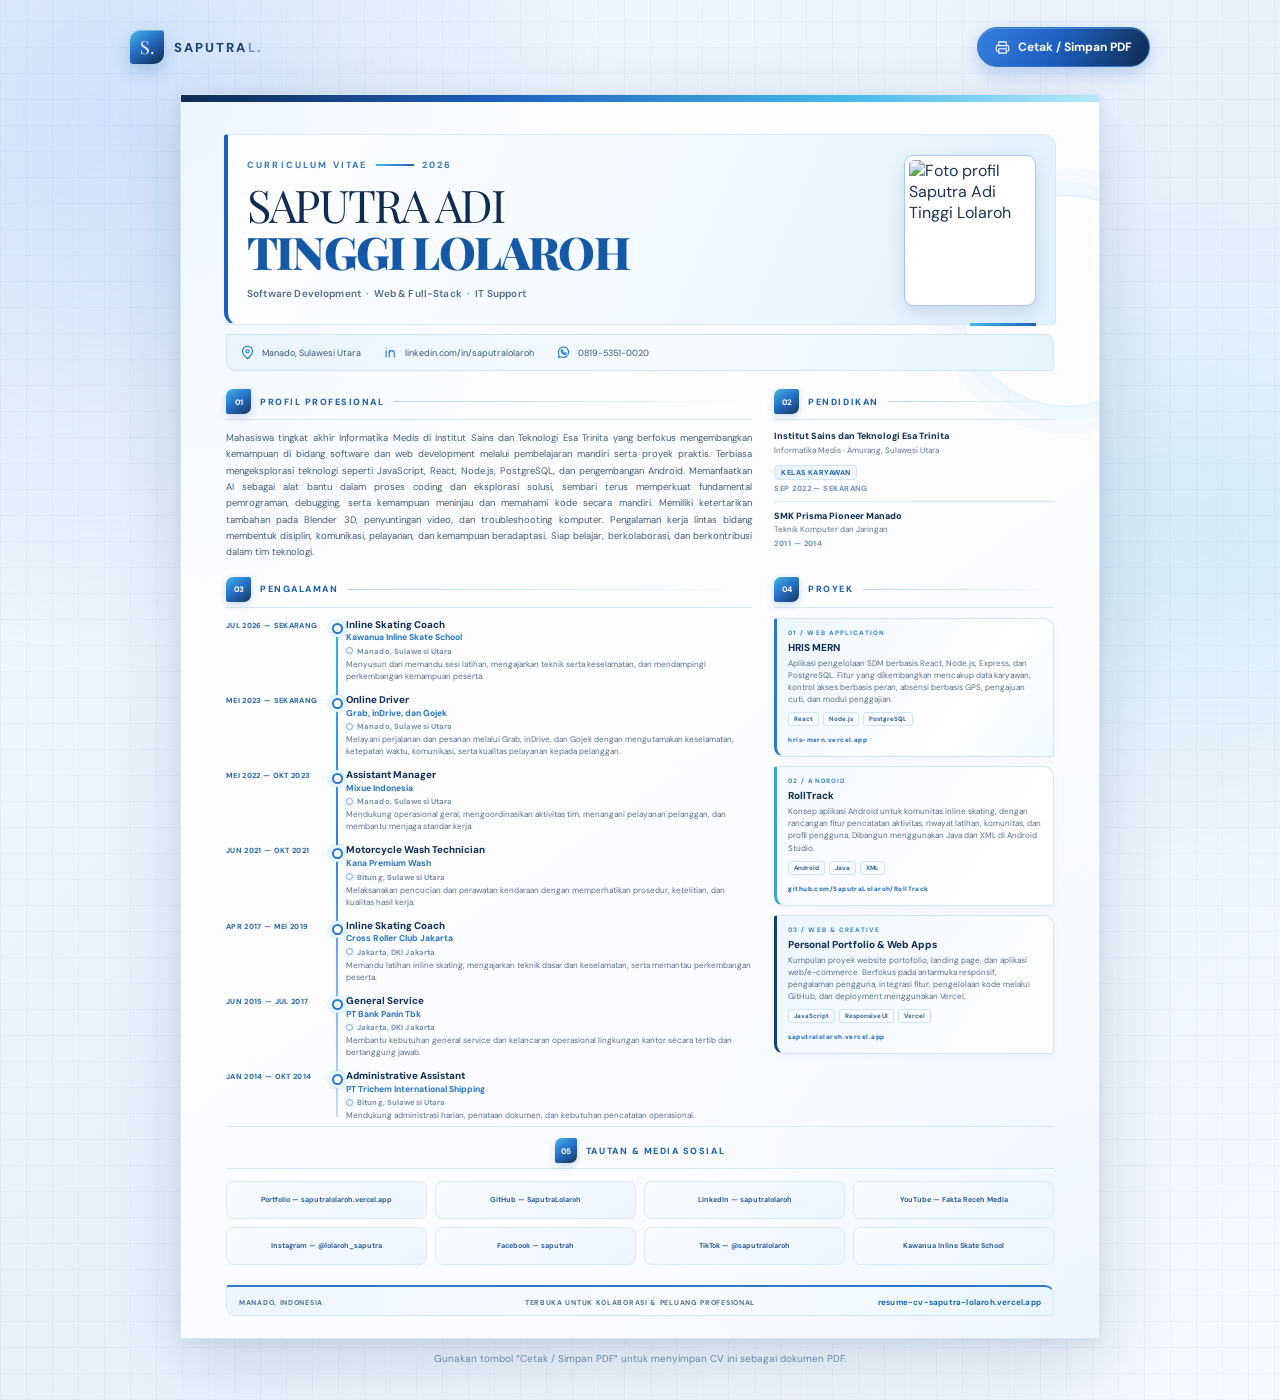
==== commit 925f5666: "Sync refined CV landing page content" ====
--- a/index.html
+++ b/index.html
@@ -4,7 +4,7 @@
   <meta charset="utf-8">
   <meta name="viewport" content="width=device-width, initial-scale=1">
   <meta name="theme-color" content="#17345b">
-  <meta name="description" content="Curriculum Vitae Saputra Adi Tinggi Lolaroh — Software & Web Engineer, Full-Stack Developer, IT Support & Networking.">
+  <meta name="description" content="Curriculum Vitae Saputra Adi Tinggi Lolaroh — Software Development, Web &amp; Full-Stack, dan IT Support.">
   <title>CV — Saputra Adi Tinggi Lolaroh</title>
   <link rel="preconnect" href="https://fonts.googleapis.com">
   <link rel="preconnect" href="https://fonts.gstatic.com" crossorigin>
@@ -19,7 +19,7 @@
   <main class="cv-page">
     <article class="resume-sheet">
       <header class="resume-header">
-        <div class="identity"><p class="eyebrow">CURRICULUM VITAE <span></span> 2026</p><h1>SAPUTRA ADI<br><em>TINGGI LOLAROH</em></h1><p class="headline">Software &amp; Web Engineer <b>·</b> Full-Stack Developer <b>·</b> IT Support &amp; Networking</p></div>
+        <div class="identity"><p class="eyebrow">CURRICULUM VITAE <span></span> 2026</p><h1>SAPUTRA ADI<br><em>TINGGI LOLAROH</em></h1><p class="headline">Software Development <b>·</b> Web &amp; Full-Stack <b>·</b> IT Support</p></div>
         <div class="profile-photo"><img src="https://raw.githubusercontent.com/SaputraLolaroh/sancha-creative-marketing-portfolio/main/assets/images/foto%20profil.jpeg" alt="Foto profil Saputra Adi Tinggi Lolaroh"></div>
       </header>
       <div class="contact-strip">
@@ -30,7 +30,7 @@
       <div class="resume-body resume-body-single">
         <div class="main-column">
           <div class="intro-grid">
-          <section class="cv-section profile-section"><div class="section-label"><span>01</span> PROFIL PROFESIONAL</div><p>Mahasiswa tingkat akhir Informatika Medis di Institut Sains dan Teknologi Esa Trinita dengan minat pada komputer dan teknologi. Saya sedang mengembangkan kemampuan software engineering dan full-stack melalui belajar mandiri serta proyek nyata. AI menjadi alat bantu dalam proses belajar dan pengembangan; sekitar 70–80% penulisan kode pada banyak proyek saat ini masih dibantu AI. Saya terus memperkuat dasar pemrograman, debugging, dan kemampuan mengevaluasi kode secara mandiri. Saya juga mempelajari pengembangan Android, Blender 3D, penyuntingan video, serta troubleshooting dasar laptop. Pengalaman sebagai pelatih inline skating dan mitra pengemudi transportasi online membentuk disiplin, komunikasi, dan kemampuan beradaptasi. Terbuka untuk kesempatan belajar dan berkolaborasi di bidang teknologi, serta berkomitmen untuk terus berkembang dan memberikan kontribusi nyata.</p></section>
+          <section class="cv-section profile-section"><div class="section-label"><span>01</span> PROFIL PROFESIONAL</div><p>Mahasiswa tingkat akhir Informatika Medis di Institut Sains dan Teknologi Esa Trinita yang berfokus mengembangkan kemampuan di bidang software dan web development melalui pembelajaran mandiri serta proyek praktis. Terbiasa mengeksplorasi teknologi seperti JavaScript, React, Node.js, PostgreSQL, dan pengembangan Android. Memanfaatkan AI sebagai alat bantu dalam proses coding dan eksplorasi solusi, sembari terus memperkuat fundamental pemrograman, debugging, serta kemampuan meninjau dan memahami kode secara mandiri. Memiliki ketertarikan tambahan pada Blender 3D, penyuntingan video, dan troubleshooting komputer. Pengalaman kerja lintas bidang membentuk disiplin, komunikasi, pelayanan, dan kemampuan beradaptasi. Siap belajar, berkolaborasi, dan berkontribusi dalam tim teknologi.</p></section>
           <section class="cv-section education-section"><div class="section-label"><span>02</span> PENDIDIKAN</div><div class="education-list">
             <div class="education-item"><h3>Institut Sains dan Teknologi Esa Trinita</h3><p>Informatika Medis · Amurang, Sulawesi Utara</p><span class="education-mode">KELAS KARYAWAN</span><span>SEP 2022 — SEKARANG</span></div>
             <div class="education-item"><h3>SMK Prisma Pioneer Manado</h3><p>Teknik Komputer dan Jaringan</p><span>2011 — 2014</span></div>
@@ -38,18 +38,18 @@
           </div>
           <div class="experience-project-grid">
           <section class="cv-section"><div class="section-label"><span>03</span> PENGALAMAN</div><div class="timeline">
-            <div class="timeline-item"><div class="period">JUL 2026 — SEKARANG</div><div><h3>Inline Skating Coach</h3><h4>Kawanua Inline Skate School</h4><p class="job-location">Manado, Sulawesi Utara</p><p>Melatih dasar hingga pengembangan keterampilan inline skating, membangun disiplin latihan, serta mendampingi peserta dengan komunikasi yang jelas.</p></div></div>
-            <div class="timeline-item"><div class="period">MEI 2023 — SEKARANG</div><div><h3>Online Motorcycle Taxi Driver / Mitra Pengemudi</h3><h4>Grab, inDrive, dan Gojek</h4><p class="job-location">Manado, Sulawesi Utara</p><p>Melayani perjalanan dan pesanan pelanggan melalui platform Grab, inDrive, dan Gojek. Menjaga keselamatan berkendara, ketepatan waktu, komunikasi yang baik, serta memberikan pelayanan yang ramah dan bertanggung jawab.</p></div></div>
-            <div class="timeline-item"><div class="period">MEI 2022 — OKT 2023</div><div><h3>Assistant Manager</h3><h4>Mixue Indonesia</h4><p class="job-location">Manado, Sulawesi Utara</p><p>Mendukung operasional harian, koordinasi tim, pelayanan pelanggan, dan pengawasan standar kerja gerai.</p></div></div>
-            <div class="timeline-item"><div class="period">JUN 2021 — OKT 2021</div><div><h3>Motorcycle Wash Technician</h3><h4>Kana Premium Wash</h4><p class="job-location">Bitung, Sulawesi Utara</p><p>Melaksanakan proses pencucian dan perawatan kendaraan dengan memperhatikan kualitas hasil dan ketelitian kerja.</p></div></div>
-            <div class="timeline-item"><div class="period">APR 2017 — MEI 2019</div><div><h3>Inline Skating Coach</h3><h4>Cross Roller Club Jakarta</h4><p class="job-location">Jakarta, DKI Jakarta</p><p>Membimbing latihan inline skating, teknik dasar, keselamatan, dan perkembangan kemampuan peserta.</p></div></div>
-            <div class="timeline-item"><div class="period">JUN 2015 — JUL 2017</div><div><h3>General Service</h3><h4>PT Bank Panin Tbk</h4><p class="job-location">Jakarta, DKI Jakarta</p><p>Mendukung kebutuhan layanan umum dan operasional lingkungan kerja secara tertib dan bertanggung jawab.</p></div></div>
-            <div class="timeline-item"><div class="period">JAN 2014 — OKT 2014</div><div><h3>Administrative Assistant</h3><h4>PT Trichem International Shipping</h4><p class="job-location">Bitung, Sulawesi Utara</p><p>Membantu pekerjaan administrasi dan pengelolaan dokumen operasional.</p></div></div>
+            <div class="timeline-item"><div class="period">JUL 2026 — SEKARANG</div><div><h3>Inline Skating Coach</h3><h4>Kawanua Inline Skate School</h4><p class="job-location">Manado, Sulawesi Utara</p><p>Menyusun dan memandu sesi latihan, mengajarkan teknik serta keselamatan, dan mendampingi perkembangan kemampuan peserta.</p></div></div>
+            <div class="timeline-item"><div class="period">MEI 2023 — SEKARANG</div><div><h3>Online Driver</h3><h4>Grab, inDrive, dan Gojek</h4><p class="job-location">Manado, Sulawesi Utara</p><p>Melayani perjalanan dan pesanan melalui Grab, inDrive, dan Gojek dengan mengutamakan keselamatan, ketepatan waktu, komunikasi, serta kualitas pelayanan kepada pelanggan.</p></div></div>
+            <div class="timeline-item"><div class="period">MEI 2022 — OKT 2023</div><div><h3>Assistant Manager</h3><h4>Mixue Indonesia</h4><p class="job-location">Manado, Sulawesi Utara</p><p>Mendukung operasional gerai, mengoordinasikan aktivitas tim, menangani pelayanan pelanggan, dan membantu menjaga standar kerja.</p></div></div>
+            <div class="timeline-item"><div class="period">JUN 2021 — OKT 2021</div><div><h3>Motorcycle Wash Technician</h3><h4>Kana Premium Wash</h4><p class="job-location">Bitung, Sulawesi Utara</p><p>Melaksanakan pencucian dan perawatan kendaraan dengan memperhatikan prosedur, ketelitian, dan kualitas hasil kerja.</p></div></div>
+            <div class="timeline-item"><div class="period">APR 2017 — MEI 2019</div><div><h3>Inline Skating Coach</h3><h4>Cross Roller Club Jakarta</h4><p class="job-location">Jakarta, DKI Jakarta</p><p>Memandu latihan inline skating, mengajarkan teknik dasar dan keselamatan, serta memantau perkembangan peserta.</p></div></div>
+            <div class="timeline-item"><div class="period">JUN 2015 — JUL 2017</div><div><h3>General Service</h3><h4>PT Bank Panin Tbk</h4><p class="job-location">Jakarta, DKI Jakarta</p><p>Membantu kebutuhan general service dan kelancaran operasional lingkungan kantor secara tertib dan bertanggung jawab.</p></div></div>
+            <div class="timeline-item"><div class="period">JAN 2014 — OKT 2014</div><div><h3>Administrative Assistant</h3><h4>PT Trichem International Shipping</h4><p class="job-location">Bitung, Sulawesi Utara</p><p>Mendukung administrasi harian, penataan dokumen, dan kebutuhan pencatatan operasional.</p></div></div>
           </div></section>
           <section class="cv-section projects"><div class="section-label"><span>04</span> PROYEK</div><div class="project-list">
-            <div class="project-card"><span class="project-index">01 / WEB APPLICATION</span><h3>HRIS MERN</h3><p>Aplikasi human resources berbasis React, Node.js, Express, dan PostgreSQL. Mencakup pengelolaan karyawan, hak akses berbasis peran, absensi berbasis lokasi GPS, pengajuan cuti, serta laporan penggajian.</p><div class="project-tags"><span>React</span><span>Node.js</span><span>PostgreSQL</span></div><a href="https://hris-mern.vercel.app/" target="_blank" rel="noopener noreferrer">hris-mern.vercel.app</a></div>
-            <div class="project-card"><span class="project-index">02 / ANDROID</span><h3>RollTrack</h3><p>Konsep aplikasi komunitas inline skating dengan pencatatan aktivitas, riwayat latihan, komunitas, dan profil pengguna. Dikembangkan menggunakan Java dan XML di Android Studio.</p><div class="project-tags"><span>Android</span><span>Java</span><span>XML</span></div><a href="https://github.com/SaputraLolaroh/RollTrack" target="_blank" rel="noopener noreferrer">github.com/SaputraLolaroh/RollTrack</a></div>
-            <div class="project-card"><span class="project-index">03 / WEB &amp; CREATIVE</span><h3>Personal Portfolio &amp; Web Apps</h3><p>Serangkaian website portofolio, landing page, dan eksperimen aplikasi web/e-commerce. Berfokus pada desain responsif, pengalaman pengguna, integrasi layanan, serta deployment menggunakan GitHub dan Vercel.</p><div class="project-tags"><span>JavaScript</span><span>Responsive UI</span><span>Vercel</span></div><a href="https://saputralolaroh.vercel.app/" target="_blank" rel="noopener noreferrer">saputralolaroh.vercel.app</a></div>
+            <div class="project-card"><span class="project-index">01 / WEB APPLICATION</span><h3>HRIS MERN</h3><p>Aplikasi pengelolaan SDM berbasis React, Node.js, Express, dan PostgreSQL. Fitur yang dikembangkan mencakup data karyawan, kontrol akses berbasis peran, absensi berbasis GPS, pengajuan cuti, dan modul penggajian.</p><div class="project-tags"><span>React</span><span>Node.js</span><span>PostgreSQL</span></div><a href="https://hris-mern.vercel.app/" target="_blank" rel="noopener noreferrer">hris-mern.vercel.app</a></div>
+            <div class="project-card"><span class="project-index">02 / ANDROID</span><h3>RollTrack</h3><p>Konsep aplikasi Android untuk komunitas inline skating, dengan rancangan fitur pencatatan aktivitas, riwayat latihan, komunitas, dan profil pengguna. Dibangun menggunakan Java dan XML di Android Studio.</p><div class="project-tags"><span>Android</span><span>Java</span><span>XML</span></div><a href="https://github.com/SaputraLolaroh/RollTrack" target="_blank" rel="noopener noreferrer">github.com/SaputraLolaroh/RollTrack</a></div>
+            <div class="project-card"><span class="project-index">03 / WEB &amp; CREATIVE</span><h3>Personal Portfolio &amp; Web Apps</h3><p>Kumpulan proyek website portofolio, landing page, dan aplikasi web/e-commerce. Berfokus pada antarmuka responsif, pengalaman pengguna, integrasi fitur, pengelolaan kode melalui GitHub, dan deployment menggunakan Vercel.</p><div class="project-tags"><span>JavaScript</span><span>Responsive UI</span><span>Vercel</span></div><a href="https://saputralolaroh.vercel.app/" target="_blank" rel="noopener noreferrer">saputralolaroh.vercel.app</a></div>
           </div></section>
           </div>
 
--- a/assets/css/cv.css
+++ b/assets/css/cv.css
@@ -1238,33 +1238,78 @@
   }
 }
 
-
-/* A4 closing detail — use the remaining lower whitespace as a deliberate design area */
-@media print{
-  .resume-sheet:after{
-    content:"TECHNOLOGY  /  ENGINEERING  /  CREATIVE DEVELOPMENT";
+/* Anchor the contact footer to the bottom edge of the A4 print layout */
+@media print{
+  .resume-sheet{
     display:flex!important;
-    position:absolute!important;
-    left:11mm!important;
-    right:11mm!important;
-    bottom:5mm!important;
-    top:auto!important;
-    width:auto!important;
-    height:10mm!important;
-    box-sizing:border-box!important;
-    align-items:center!important;
-    justify-content:center!important;
-    border-top:.35mm solid #d7e6f7!important;
-    border-bottom:.35mm solid #e5eef9!important;
-    border-radius:0!important;
-    background:
-      linear-gradient(90deg,rgba(232,243,255,0) 0%,rgba(232,243,255,.82) 18%,rgba(242,248,255,.96) 50%,rgba(232,243,255,.82) 82%,rgba(232,243,255,0) 100%)!important;
-    box-shadow:none!important;
-    color:#7898bf!important;
-    font:800 5.2pt 'DM Sans',Arial,sans-serif!important;
-    letter-spacing:.22em!important;
-    text-align:center!important;
-    pointer-events:none!important;
-    z-index:0!important;
-  }
-}
+    flex-direction:column!important;
+  }
+  .resume-sheet>.resume-footer{
+    flex:0 0 auto!important;
+    margin-top:auto!important;
+  }
+}
+
+/* Social links — balanced full-width contact grid */
+.cv-section:has(>.social-heading){
+  margin-top:1mm;
+  padding:3mm 0 1mm;
+  border-top:1px solid #dce8f7;
+}
+.social-heading{
+  margin-bottom:3mm!important;
+}
+.cv-links{
+  display:grid!important;
+  grid-template-columns:repeat(4,minmax(0,1fr))!important;
+  gap:2.2mm!important;
+  align-items:stretch;
+  justify-items:stretch!important;
+  text-align:center;
+}
+.cv-links a{
+  display:flex!important;
+  align-items:center;
+  justify-content:center!important;
+  min-height:10mm;
+  width:100%;
+  box-sizing:border-box;
+  padding:2mm 1.5mm;
+  border:1px solid #dce9f8;
+  border-radius:2mm;
+  background:linear-gradient(145deg,#f8fbff 0%,#edf5ff 100%);
+  color:#315f99!important;
+  font-size:7.2px;
+  font-weight:700;
+  line-height:1.35;
+  text-align:center!important;
+  overflow-wrap:anywhere;
+  transition:background .2s ease,border-color .2s ease;
+}
+.cv-links a:hover{
+  background:#e6f1ff;
+  border-color:#a9c8ed;
+  text-decoration:none!important;
+}
+@media(max-width:700px){
+  .cv-section:has(>.social-heading){padding-top:12px}
+  .cv-links{grid-template-columns:repeat(2,minmax(0,1fr))!important;gap:8px!important}
+  .cv-links a{min-height:48px;padding:9px 7px;font-size:10px}
+}
+@media print{
+  .cv-section:has(>.social-heading){margin-top:1mm;padding:2mm 0 0;border-top:.25mm solid #dce8f7}
+  .social-heading{margin-bottom:2mm!important}
+  .cv-links{grid-template-columns:repeat(4,minmax(0,1fr))!important;gap:1.4mm!important}
+  .cv-links a{
+    min-height:9mm;
+    padding:1.3mm 1mm;
+    border:.25mm solid #dce8f7;
+    border-radius:1.2mm;
+    background:#f3f8ff!important;
+    color:#315f99!important;
+    font-size:5.6pt;
+    line-height:1.25;
+    -webkit-print-color-adjust:exact;
+    print-color-adjust:exact;
+  }
+}
